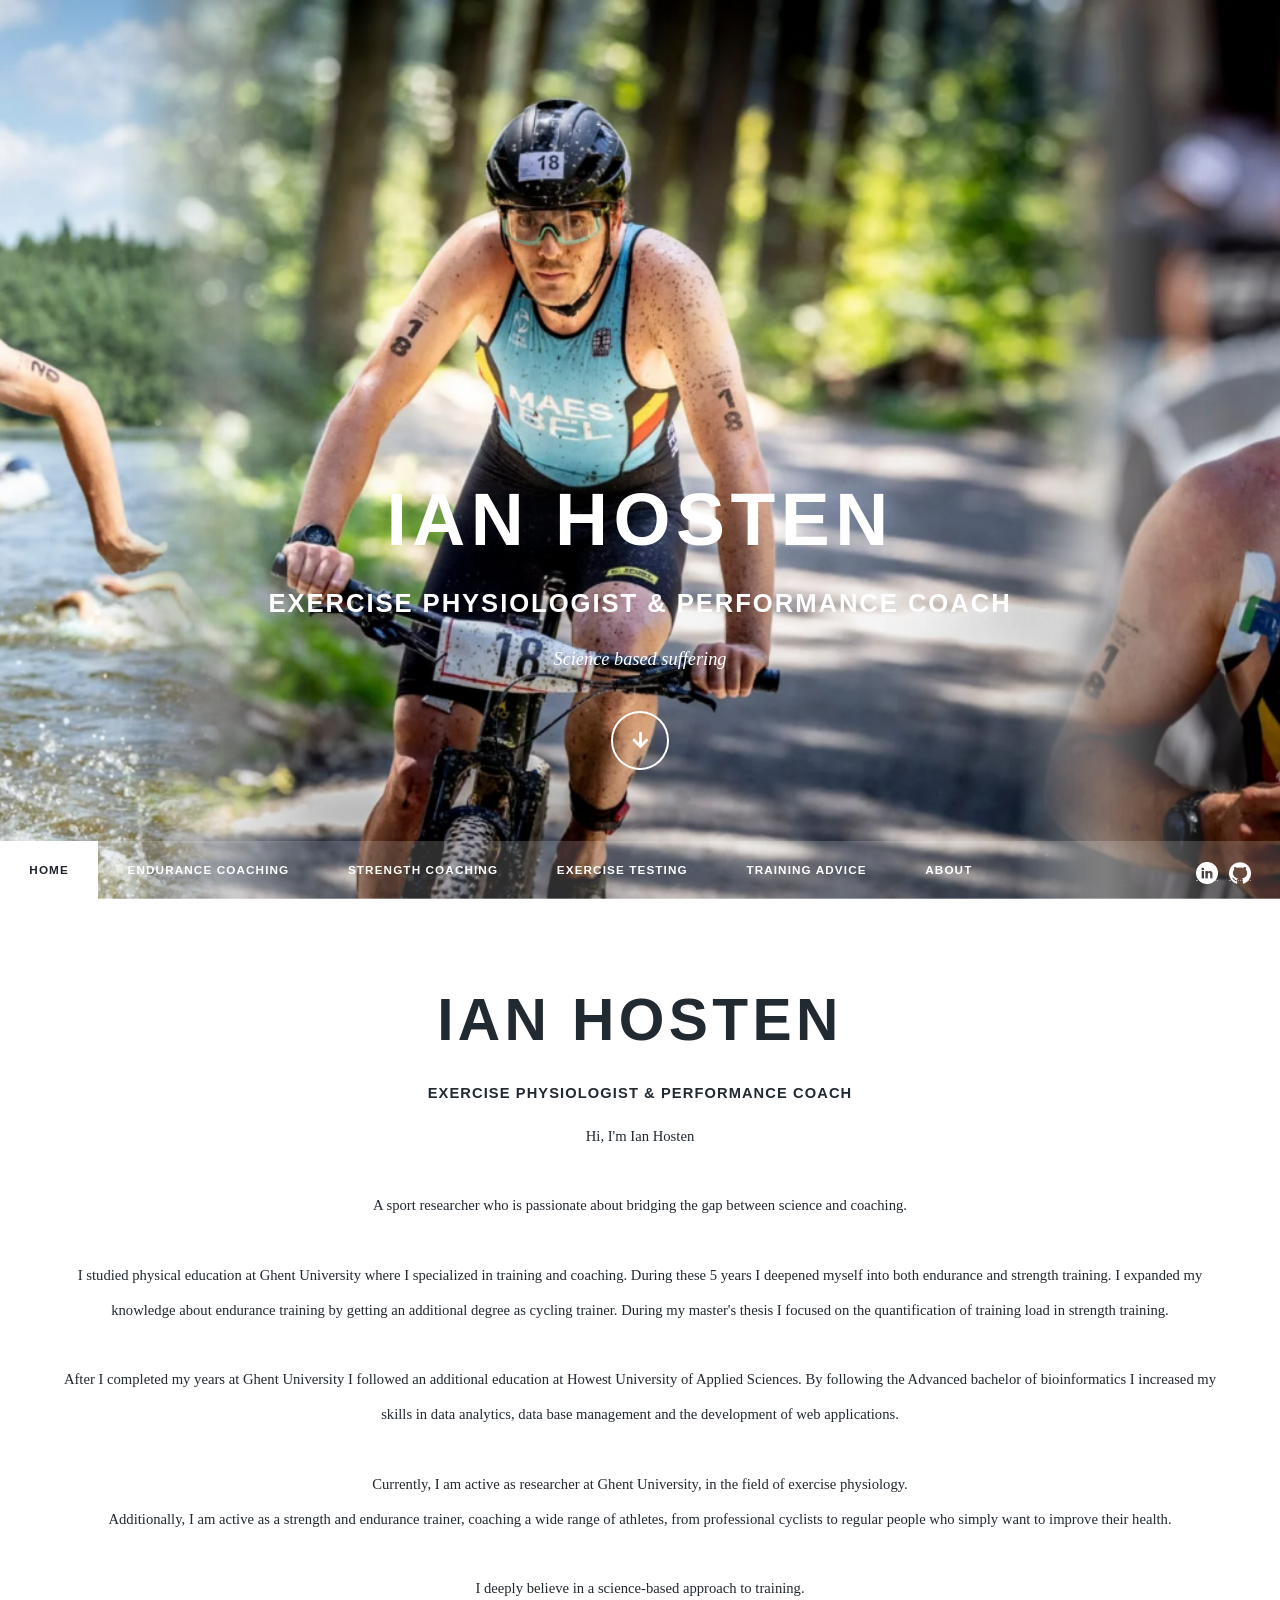
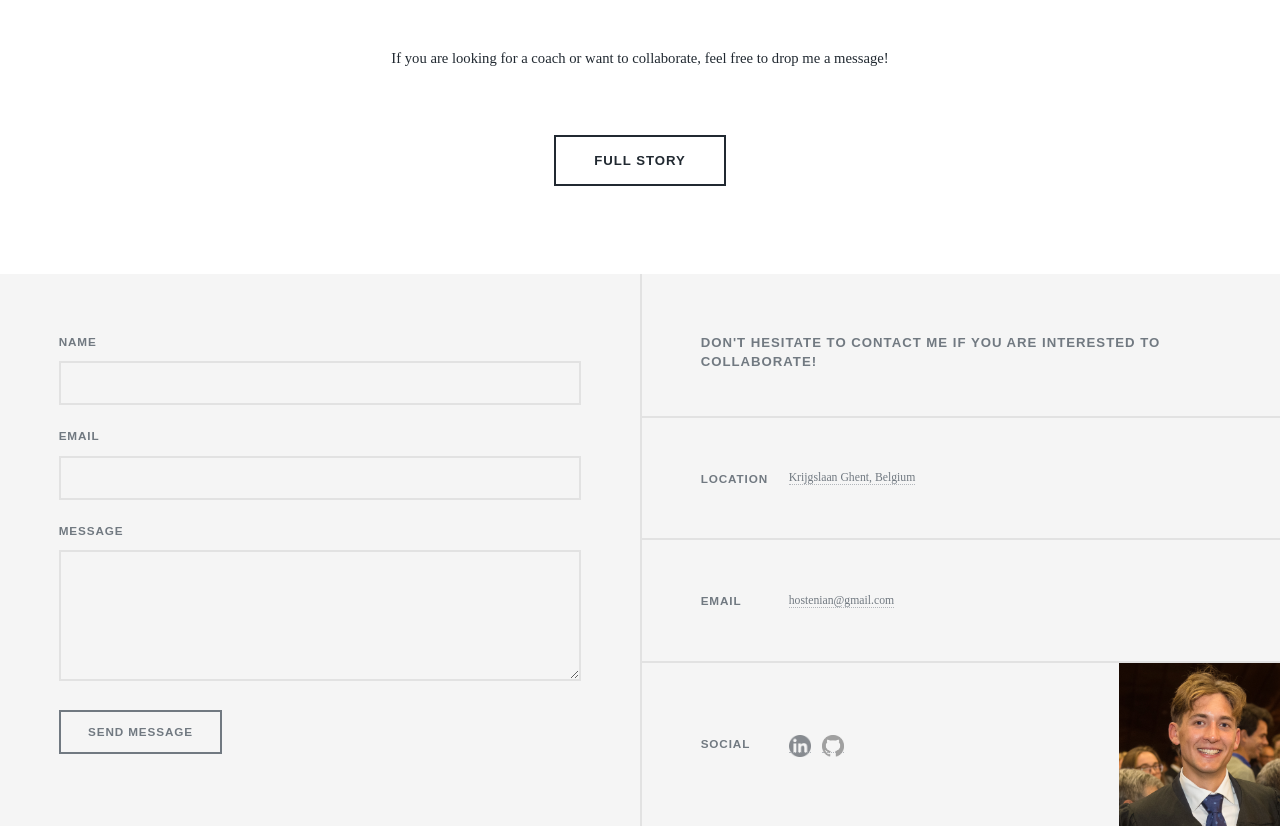
==== index.html @ 2a394b64 "favicon attempt" ====
<!DOCTYPE HTML>
<!--
	Massively by HTML5 UP
	html5up.net | @ajlkn
	Free for personal and commercial use under the CCA 3.0 license (html5up.net/license)
-->
<html lang="en">
	<head>
        <title>Ian Hosten Coaching | Sport Scientist & Coach</title>
        <meta charset="utf-8" />
		<meta name="viewport" content="width=device-width, initial-scale=1, user-scalable=no" />
        <meta name="description" content="Ian Hosten is a sport scientist and coach helping endurance and strength athletes with science-based training and performance support." />
        <meta name="keywords" content="Ian Hosten, coaching, sport scientist, endurance training, strength training, cycling coach" />
        <meta name="author" content="Ian Hosten" />
        <meta name="robots" content="index,follow" />
        <link rel="canonical" href="https://ianhosten.com/" />


        <link rel="icon" type="image/png" href="/images/favicon.png">
        <!-- <link rel="icon" href="/favicon.ico" sizes="any">-->
        <!-- <link rel="icon" type="image/png" href="/images/favicon.png" sizes="32x32">-->
        <!-- <link rel="apple-touch-icon" href="/images/favicon.png">		-->
        <link rel="stylesheet" href="assets/css/main.css" />
		<noscript><link rel="stylesheet" href="assets/css/noscript.css" /></noscript>
        <script type="application/ld+json">
            {
            "@context":"https://schema.org",
            "@type":"Person",
            "name":"Ian Hosten",
            "url":"https://ianhosten.com",
            "jobTitle":"Exercise Physiologist, doctoral student and Performance Coach",
            "sameAs":[
                "https://www.linkedin.com/in/ian-hosten-9a8486149/",
                "https://research.ugent.be/web/person/ian-hosten-1/nl",
                "https://orcid.org/0009-0003-4386-5610"
            ],
            "affiliation":{
            "@type":"Organization",
            "name":"Ghent University"
            },
            "knowsAbout":[
            "Exercise physiology",
            "Endurance training",
            "Strength training",
            "Performance optimization",
            "Altitude training",
            "Heat training",
            "Athlete monitoring",
            "Sports science",
            "Doping",
            ]
            }
        </script>
        
        <style>
            .icon-link img {
                width: 1.5em;   /* or try 20px */
                height: auto;
                vertical-align: middle;
            }
            #about_container {
                display: flex;
                flex-wrap: wrap;
                align-items: flex-start;
                gap: 1.5rem;
            }

            #profile_pic img {
                width: 120px;
                border-radius: 20px;
                object-fit: cover;
            }
        </style>
	</head>
	<body class="is-preload">

		<!-- Wrapper -->
			<div id="wrapper" class="fade-in">

				<!-- Intro -->
					<div id="intro">
						<h1>Ian Hosten</h1>
                        <h2>Exercise Physiologist & Performance Coach</h2>
						<p>Science based suffering</p>
						<ul class="actions">
							<li><a href="#header" class="button icon solid solo fa-arrow-down scrolly">Continue</a></li>
						</ul>
					</div>

				<!-- Header -->
                <header id="header">
                    <a href="index.html" class="logo">Ian Hosten Coaching</a>
                </header>

				<!-- Nav -->
                <!-- Navigation will be loaded here -->
                <div id="navbar-container"></div>


				<!-- Main -->
					<div id="main">

						<!-- Featured Post -->
							<article class="post featured">
								<header class="major">
									<h2><a href="#">Ian Hosten</a></h2>
                                    <h4><a href="#">Exercise Physiologist & Performance Coach</a></h4>
									<div id="about_container">
                                        <div id="about_text">
                                            Hi, I'm Ian Hosten <br><br>

                                            A sport researcher who is passionate about bridging the gap between science and coaching.<br><br>

                                            I studied physical education at Ghent University where I specialized in training and coaching.        
                                            During these 5 years I deepened myself into both endurance and strength training.
                                            I expanded my knowledge about endurance training by getting an additional degree as cycling trainer.
                                            During my master's thesis I focused on the quantification of training load in strength training.<br><br>

                                            After I completed my years at Ghent University I followed an additional education at Howest University of Applied Sciences.
                                            By following the Advanced bachelor of bioinformatics I increased my skills in data analytics, data base management and the development of web applications.<br><br>

                                            Currently, I am active as researcher at Ghent University, in the field of exercise physiology.<br>
                                            Additionally, I am active as a strength and endurance trainer, coaching a wide range of athletes,
                                            from professional cyclists to regular people who simply want to improve their health.<br><br>

                                            I deeply believe in a science-based approach to training.<br><br>

                                            If you are looking for a coach or want to collaborate, 
                                            feel free to drop me a message!         
                                        </div>
                                    </div>
								</header>
								<ul class="actions special">
									<li><a href="about.html" class="button large">Full Story</a></li>
								</ul>
							</article>

					</div>

				<!-- Footer -->
					<!-- footer will be loaded here -->
                    <div id="footer-container"></div>
			</div>

            <!-- Scripts -->
            <script src="assets/js/jquery.min.js"></script>
            <script src="assets/js/jquery.scrollex.min.js"></script>
            <script src="assets/js/jquery.scrolly.min.js"></script>
            <script src="assets/js/browser.min.js"></script>
            <script src="assets/js/breakpoints.min.js"></script>
            <script src="assets/js/util.js"></script>
            <script src="assets/js/main.js"></script>
            <script src="assets/js/load_html.js"></script>
            <script src="assets/js/highlightActiveNav.js"></script>
            <script>
                loadHTML("navbar-container", "components/navbar.html", function () {
                    highlightActiveLink();        // run highlight
                    initializeNavPanel();        // only now safe to run
                });
            </script>
            <script>loadHTML("footer-container", "components/footer.html");</script>
            
            <script src="assets/js/navPanel.js"></script>
            <script>
                $(document).ready(function () {
                    initializeNavPanel();
                });
            </script>
	</body>
</html>
---- assets/css/main.css ----
@import "fontawesome-all.min.css";


html,body {
height:100%;
margin:0;
padding:0
}

body {
background-image:url(../../images/maes1.png);
background-size:cover;
background-position:center;
background-attachment:fixed;
}



@media screen and (max-width: 480px) {
body {
background-attachment:scroll;
}

body, input, select, textarea {
font-family: "Merriweather", Georgia, serif;
font-weight: 300;
font-size: 1rem;
line-height: 2.375;
}

p {
text-align: justify;
margin: 0 0 2rem;
}
}



html {
box-sizing:border-box
}

*,:before,:after {
box-sizing:inherit
}

html {
font-size:16pt
}

@media screen and (max-width: 1680px) {
html {
font-size:12pt
}
}

@media screen and (max-width: 1280px) {
html {
font-size:11pt
}
}

@media screen and (max-width: 360px) {
html {
font-size:10pt
}
}

body {
color:#212931
}

body,input,select,textarea {
font-family:"Merriweather",Georgia,serif;
font-weight:300;
font-size:1rem;
line-height:2.375
}

a {
-moz-transition:color .2s ease-in-out,background-color .2s ease-in-out,border-color .2s ease-in-out,box-shadow .2s ease-in-out;
-webkit-transition:color .2s ease-in-out,background-color .2s ease-in-out,border-color .2s ease-in-out,box-shadow .2s ease-in-out;
-ms-transition:color .2s ease-in-out,background-color .2s ease-in-out,border-color .2s ease-in-out,box-shadow .2s ease-in-out;
transition:color .2s ease-in-out,background-color .2s ease-in-out,border-color .2s ease-in-out,box-shadow .2s ease-in-out;
border-bottom:dotted 1px;
text-decoration:none
}

a:hover {
border-bottom-color:transparent
}

strong,b {
font-weight:600
}

em,i {
font-style:italic
}

p {
text-align:justify;
margin:0 0 2rem
}

h1,h2,h3,h4,h5,h6 {
font-family:"Source Sans Pro",Helvetica,sans-serif;
font-weight:900;
line-height:1.5;
letter-spacing:.075em;
text-transform:uppercase;
margin:0 0 1rem
}

h1 a,h2 a,h3 a,h4 a,h5 a,h6 a {
border-bottom:0;
color:inherit;
text-decoration:none
}

h1 {
font-size:4rem;
line-height:1.1;
margin:0 0 2rem
}

h2 {
font-size:1.75rem;
line-height:1.3;
margin:0 0 1.5rem
}

h3 {
font-size:1.25rem;
margin:0 0 1.5rem
}

h4 {
font-size:1rem
}

h5 {
font-size:.9rem
}

h6 {
font-size:.8rem
}

sub {
font-size:.8rem;
position:relative;
top:.5rem
}

sup {
font-size:.8rem;
position:relative;
top:-.5rem
}

blockquote {
border-left:solid 4px;
font-style:italic;
margin:0 0 2rem;
padding:.5rem 0 .5rem 2rem
}

code {
border:solid 2px;
font-family:"Courier New",monospace;
font-size:.9rem;
margin:0 .25rem;
padding:.25rem .65rem
}

pre {
-webkit-overflow-scrolling:touch;
font-family:"Courier New",monospace;
font-size:.9rem;
margin:0 0 2rem
}

pre code {
display:block;
line-height:1.75;
padding:1rem 1.5rem;
overflow-x:auto
}

hr {
border:0;
border-bottom:solid 2px;
margin:3rem 0
}

hr.major {
margin:5rem 0
}

.align-left {
text-align:left
}

.align-center {
text-align:center
}

.align-right {
text-align:right
}


a {
color:#212931;
border-bottom-color:#21293180
}

a:hover {
border-bottom-color:transparent;
color:#18bfef!important
}

strong,b {
color:#212931
}

h1,h2,h3,h4,h5,h6 {
color:#212931
}

blockquote {
border-left-color:#eee
}

code {
background:#dcdcdc40;
border-color:#eee
}

hr {
border-bottom-color:#eee
}

.row {
display:flex;
flex-wrap:wrap;
box-sizing:border-box;
align-items:stretch
}

.row > * {
box-sizing:border-box
}

.row.gtr-uniform > * > :last-child {
margin-bottom:0
}

.row.aln-left {
justify-content:flex-start
}

.row.aln-center {
justify-content:center
}

.row.aln-right {
justify-content:flex-end
}

.row.aln-top {
align-items:flex-start
}

.row.aln-middle {
align-items:center
}

.row.aln-bottom {
align-items:flex-end
}

.row > .imp {
order:-1
}

.row > .col-1 {
width:8.33333%
}

.row > .off-1 {
margin-left:8.33333%
}

.row > .col-2 {
width:16.66667%
}

.row > .off-2 {
margin-left:16.66667%
}

.row > .col-3 {
width:25%
}

.row > .off-3 {
margin-left:25%
}

.row > .col-4 {
width:33.33333%
}

.row > .off-4 {
margin-left:33.33333%
}

.row > .col-5 {
width:41.66667%
}

.row > .off-5 {
margin-left:41.66667%
}

.row > .col-6 {
width:50%
}

.row > .off-6 {
margin-left:50%
}

.row > .col-7 {
width:58.33333%
}

.row > .off-7 {
margin-left:58.33333%
}

.row > .col-8 {
width:66.66667%
}

.row > .off-8 {
margin-left:66.66667%
}

.row > .col-9 {
width:75%
}

.row > .off-9 {
margin-left:75%
}

.row > .col-10 {
width:83.33333%
}

.row > .off-10 {
margin-left:83.33333%
}

.row > .col-11 {
width:91.66667%
}

.row > .off-11 {
margin-left:91.66667%
}

.row > .col-12 {
width:100%
}

.row > .off-12 {
margin-left:100%
}

.row.gtr-0 {
margin-top:0;
margin-left:0
}

.row.gtr-0 > * {
padding:0
}

.row.gtr-0.gtr-uniform {
margin-top:0
}

.row.gtr-0.gtr-uniform > * {
padding-top:0
}

.row.gtr-25 {
margin-top:0;
margin-left:-.375rem
}

.row.gtr-25 > * {
padding:0 0 0 .375rem
}

.row.gtr-25.gtr-uniform {
margin-top:-.375rem
}

.row.gtr-25.gtr-uniform > * {
padding-top:.375rem
}

.row.gtr-50 {
margin-top:0;
margin-left:-.75rem
}

.row.gtr-50 > * {
padding:0 0 0 .75rem
}

.row.gtr-50.gtr-uniform {
margin-top:-.75rem
}

.row.gtr-50.gtr-uniform > * {
padding-top:.75rem
}

.row {
margin-top:0;
margin-left:-1.5rem
}

.row > * {
padding:0 0 0 1.5rem
}

.row.gtr-uniform {
margin-top:-1.5rem
}

.row.gtr-uniform > * {
padding-top:1.5rem
}

.row.gtr-150 {
margin-top:0;
margin-left:-2.25rem
}

.row.gtr-150 > * {
padding:0 0 0 2.25rem
}

.row.gtr-150.gtr-uniform {
margin-top:-2.25rem
}

.row.gtr-150.gtr-uniform > * {
padding-top:2.25rem
}

.row.gtr-200 {
margin-top:0;
margin-left:-3rem
}

.row.gtr-200 > * {
padding:0 0 0 3rem
}

.row.gtr-200.gtr-uniform {
margin-top:-3rem
}

.row.gtr-200.gtr-uniform > * {
padding-top:3rem
}

@media screen and (max-width: 1680px) {
.row {
display:flex;
flex-wrap:wrap;
box-sizing:border-box;
align-items:stretch
}

.row > * {
box-sizing:border-box
}

.row.gtr-uniform > * > :last-child {
margin-bottom:0
}

.row.aln-left {
justify-content:flex-start
}

.row.aln-center {
justify-content:center
}

.row.aln-right {
justify-content:flex-end
}

.row.aln-top {
align-items:flex-start
}

.row.aln-middle {
align-items:center
}

.row.aln-bottom {
align-items:flex-end
}

.row > .imp-xlarge {
order:-1
}

.row > .col-1-xlarge {
width:8.33333%
}

.row > .off-1-xlarge {
margin-left:8.33333%
}

.row > .col-2-xlarge {
width:16.66667%
}

.row > .off-2-xlarge {
margin-left:16.66667%
}

.row > .col-3-xlarge {
width:25%
}

.row > .off-3-xlarge {
margin-left:25%
}

.row > .col-4-xlarge {
width:33.33333%
}

.row > .off-4-xlarge {
margin-left:33.33333%
}

.row > .col-5-xlarge {
width:41.66667%
}

.row > .off-5-xlarge {
margin-left:41.66667%
}

.row > .col-6-xlarge {
width:50%
}

.row > .off-6-xlarge {
margin-left:50%
}

.row > .col-7-xlarge {
width:58.33333%
}

.row > .off-7-xlarge {
margin-left:58.33333%
}

.row > .col-8-xlarge {
width:66.66667%
}

.row > .off-8-xlarge {
margin-left:66.66667%
}

.row > .col-9-xlarge {
width:75%
}

.row > .off-9-xlarge {
margin-left:75%
}

.row > .col-10-xlarge {
width:83.33333%
}

.row > .off-10-xlarge {
margin-left:83.33333%
}

.row > .col-11-xlarge {
width:91.66667%
}

.row > .off-11-xlarge {
margin-left:91.66667%
}

.row > .col-12-xlarge {
width:100%
}

.row > .off-12-xlarge {
margin-left:100%
}

.row.gtr-0 {
margin-top:0;
margin-left:0
}

.row.gtr-0 > * {
padding:0
}

.row.gtr-0.gtr-uniform {
margin-top:0
}

.row.gtr-0.gtr-uniform > * {
padding-top:0
}

.row.gtr-25 {
margin-top:0;
margin-left:-.375rem
}

.row.gtr-25 > * {
padding:0 0 0 .375rem
}

.row.gtr-25.gtr-uniform {
margin-top:-.375rem
}

.row.gtr-25.gtr-uniform > * {
padding-top:.375rem
}

.row.gtr-50 {
margin-top:0;
margin-left:-.75rem
}

.row.gtr-50 > * {
padding:0 0 0 .75rem
}

.row.gtr-50.gtr-uniform {
margin-top:-.75rem
}

.row.gtr-50.gtr-uniform > * {
padding-top:.75rem
}

.row {
margin-top:0;
margin-left:-1.5rem
}

.row > * {
padding:0 0 0 1.5rem
}

.row.gtr-uniform {
margin-top:-1.5rem
}

.row.gtr-uniform > * {
padding-top:1.5rem
}

.row.gtr-150 {
margin-top:0;
margin-left:-2.25rem
}

.row.gtr-150 > * {
padding:0 0 0 2.25rem
}

.row.gtr-150.gtr-uniform {
margin-top:-2.25rem
}

.row.gtr-150.gtr-uniform > * {
padding-top:2.25rem
}

.row.gtr-200 {
margin-top:0;
margin-left:-3rem
}

.row.gtr-200 > * {
padding:0 0 0 3rem
}

.row.gtr-200.gtr-uniform {
margin-top:-3rem
}

.row.gtr-200.gtr-uniform > * {
padding-top:3rem
}
}

@media screen and (max-width: 1280px) {
.row {
display:flex;
flex-wrap:wrap;
box-sizing:border-box;
align-items:stretch
}

.row > * {
box-sizing:border-box
}

.row.gtr-uniform > * > :last-child {
margin-bottom:0
}

.row.aln-left {
justify-content:flex-start
}

.row.aln-center {
justify-content:center
}

.row.aln-right {
justify-content:flex-end
}

.row.aln-top {
align-items:flex-start
}

.row.aln-middle {
align-items:center
}

.row.aln-bottom {
align-items:flex-end
}

.row > .imp-large {
order:-1
}

.row > .col-1-large {
width:8.33333%
}

.row > .off-1-large {
margin-left:8.33333%
}

.row > .col-2-large {
width:16.66667%
}

.row > .off-2-large {
margin-left:16.66667%
}

.row > .col-3-large {
width:25%
}

.row > .off-3-large {
margin-left:25%
}

.row > .col-4-large {
width:33.33333%
}

.row > .off-4-large {
margin-left:33.33333%
}

.row > .col-5-large {
width:41.66667%
}

.row > .off-5-large {
margin-left:41.66667%
}

.row > .col-6-large {
width:50%
}

.row > .off-6-large {
margin-left:50%
}

.row > .col-7-large {
width:58.33333%
}

.row > .off-7-large {
margin-left:58.33333%
}

.row > .col-8-large {
width:66.66667%
}

.row > .off-8-large {
margin-left:66.66667%
}

.row > .col-9-large {
width:75%
}

.row > .off-9-large {
margin-left:75%
}

.row > .col-10-large {
width:83.33333%
}

.row > .off-10-large {
margin-left:83.33333%
}

.row > .col-11-large {
width:91.66667%
}

.row > .off-11-large {
margin-left:91.66667%
}

.row > .col-12-large {
width:100%
}

.row > .off-12-large {
margin-left:100%
}

.row.gtr-0 {
margin-top:0;
margin-left:0
}

.row.gtr-0 > * {
padding:0
}

.row.gtr-0.gtr-uniform {
margin-top:0
}

.row.gtr-0.gtr-uniform > * {
padding-top:0
}

.row.gtr-25 {
margin-top:0;
margin-left:-.375rem
}

.row.gtr-25 > * {
padding:0 0 0 .375rem
}

.row.gtr-25.gtr-uniform {
margin-top:-.375rem
}

.row.gtr-25.gtr-uniform > * {
padding-top:.375rem
}

.row.gtr-50 {
margin-top:0;
margin-left:-.75rem
}

.row.gtr-50 > * {
padding:0 0 0 .75rem
}

.row.gtr-50.gtr-uniform {
margin-top:-.75rem
}

.row.gtr-50.gtr-uniform > * {
padding-top:.75rem
}

.row {
margin-top:0;
margin-left:-1.5rem
}

.row > * {
padding:0 0 0 1.5rem
}

.row.gtr-uniform {
margin-top:-1.5rem
}

.row.gtr-uniform > * {
padding-top:1.5rem
}

.row.gtr-150 {
margin-top:0;
margin-left:-2.25rem
}

.row.gtr-150 > * {
padding:0 0 0 2.25rem
}

.row.gtr-150.gtr-uniform {
margin-top:-2.25rem
}

.row.gtr-150.gtr-uniform > * {
padding-top:2.25rem
}

.row.gtr-200 {
margin-top:0;
margin-left:-3rem
}

.row.gtr-200 > * {
padding:0 0 0 3rem
}

.row.gtr-200.gtr-uniform {
margin-top:-3rem
}

.row.gtr-200.gtr-uniform > * {
padding-top:3rem
}
}

@media screen and (max-width: 980px) {
.row {
display:flex;
flex-wrap:wrap;
box-sizing:border-box;
align-items:stretch
}

.row > * {
box-sizing:border-box
}

.row.gtr-uniform > * > :last-child {
margin-bottom:0
}

.row.aln-left {
justify-content:flex-start
}

.row.aln-center {
justify-content:center
}

.row.aln-right {
justify-content:flex-end
}

.row.aln-top {
align-items:flex-start
}

.row.aln-middle {
align-items:center
}

.row.aln-bottom {
align-items:flex-end
}

.row > .imp-medium {
order:-1
}

.row > .col-1-medium {
width:8.33333%
}

.row > .off-1-medium {
margin-left:8.33333%
}

.row > .col-2-medium {
width:16.66667%
}

.row > .off-2-medium {
margin-left:16.66667%
}

.row > .col-3-medium {
width:25%
}

.row > .off-3-medium {
margin-left:25%
}

.row > .col-4-medium {
width:33.33333%
}

.row > .off-4-medium {
margin-left:33.33333%
}

.row > .col-5-medium {
width:41.66667%
}

.row > .off-5-medium {
margin-left:41.66667%
}

.row > .col-6-medium {
width:50%
}

.row > .off-6-medium {
margin-left:50%
}

.row > .col-7-medium {
width:58.33333%
}

.row > .off-7-medium {
margin-left:58.33333%
}

.row > .col-8-medium {
width:66.66667%
}

.row > .off-8-medium {
margin-left:66.66667%
}

.row > .col-9-medium {
width:75%
}

.row > .off-9-medium {
margin-left:75%
}

.row > .col-10-medium {
width:83.33333%
}

.row > .off-10-medium {
margin-left:83.33333%
}

.row > .col-11-medium {
width:91.66667%
}

.row > .off-11-medium {
margin-left:91.66667%
}

.row > .col-12-medium {
width:100%
}

.row > .off-12-medium {
margin-left:100%
}

.row.gtr-0 {
margin-top:0;
margin-left:0
}

.row.gtr-0 > * {
padding:0
}

.row.gtr-0.gtr-uniform {
margin-top:0
}

.row.gtr-0.gtr-uniform > * {
padding-top:0
}

.row.gtr-25 {
margin-top:0;
margin-left:-.375rem
}

.row.gtr-25 > * {
padding:0 0 0 .375rem
}

.row.gtr-25.gtr-uniform {
margin-top:-.375rem
}

.row.gtr-25.gtr-uniform > * {
padding-top:.375rem
}

.row.gtr-50 {
margin-top:0;
margin-left:-.75rem
}

.row.gtr-50 > * {
padding:0 0 0 .75rem
}

.row.gtr-50.gtr-uniform {
margin-top:-.75rem
}

.row.gtr-50.gtr-uniform > * {
padding-top:.75rem
}

.row {
margin-top:0;
margin-left:-1.5rem
}

.row > * {
padding:0 0 0 1.5rem
}

.row.gtr-uniform {
margin-top:-1.5rem
}

.row.gtr-uniform > * {
padding-top:1.5rem
}

.row.gtr-150 {
margin-top:0;
margin-left:-2.25rem
}

.row.gtr-150 > * {
padding:0 0 0 2.25rem
}

.row.gtr-150.gtr-uniform {
margin-top:-2.25rem
}

.row.gtr-150.gtr-uniform > * {
padding-top:2.25rem
}

.row.gtr-200 {
margin-top:0;
margin-left:-3rem
}

.row.gtr-200 > * {
padding:0 0 0 3rem
}

.row.gtr-200.gtr-uniform {
margin-top:-3rem
}

.row.gtr-200.gtr-uniform > * {
padding-top:3rem
}
}

@media screen and (max-width: 736px) {
.row {
display:flex;
flex-wrap:wrap;
box-sizing:border-box;
align-items:stretch
}

.row > * {
box-sizing:border-box
}

.row.gtr-uniform > * > :last-child {
margin-bottom:0
}

.row.aln-left {
justify-content:flex-start
}

.row.aln-center {
justify-content:center
}

.row.aln-right {
justify-content:flex-end
}

.row.aln-top {
align-items:flex-start
}

.row.aln-middle {
align-items:center
}

.row.aln-bottom {
align-items:flex-end
}

.row > .imp-small {
order:-1
}

.row > .col-1-small {
width:8.33333%
}

.row > .off-1-small {
margin-left:8.33333%
}

.row > .col-2-small {
width:16.66667%
}

.row > .off-2-small {
margin-left:16.66667%
}

.row > .col-3-small {
width:25%
}

.row > .off-3-small {
margin-left:25%
}

.row > .col-4-small {
width:33.33333%
}

.row > .off-4-small {
margin-left:33.33333%
}

.row > .col-5-small {
width:41.66667%
}

.row > .off-5-small {
margin-left:41.66667%
}

.row > .col-6-small {
width:50%
}

.row > .off-6-small {
margin-left:50%
}

.row > .col-7-small {
width:58.33333%
}

.row > .off-7-small {
margin-left:58.33333%
}

.row > .col-8-small {
width:66.66667%
}

.row > .off-8-small {
margin-left:66.66667%
}

.row > .col-9-small {
width:75%
}

.row > .off-9-small {
margin-left:75%
}

.row > .col-10-small {
width:83.33333%
}

.row > .off-10-small {
margin-left:83.33333%
}

.row > .col-11-small {
width:91.66667%
}

.row > .off-11-small {
margin-left:91.66667%
}

.row > .col-12-small {
width:100%
}

.row > .off-12-small {
margin-left:100%
}

.row.gtr-0 {
margin-top:0;
margin-left:0
}

.row.gtr-0 > * {
padding:0
}

.row.gtr-0.gtr-uniform {
margin-top:0
}

.row.gtr-0.gtr-uniform > * {
padding-top:0
}

.row.gtr-25 {
margin-top:0;
margin-left:-.375rem
}

.row.gtr-25 > * {
padding:0 0 0 .375rem
}

.row.gtr-25.gtr-uniform {
margin-top:-.375rem
}

.row.gtr-25.gtr-uniform > * {
padding-top:.375rem
}

.row.gtr-50 {
margin-top:0;
margin-left:-.75rem
}

.row.gtr-50 > * {
padding:0 0 0 .75rem
}

.row.gtr-50.gtr-uniform {
margin-top:-.75rem
}

.row.gtr-50.gtr-uniform > * {
padding-top:.75rem
}

.row {
margin-top:0;
margin-left:-1.5rem
}

.row > * {
padding:0 0 0 1.5rem
}

.row.gtr-uniform {
margin-top:-1.5rem
}

.row.gtr-uniform > * {
padding-top:1.5rem
}

.row.gtr-150 {
margin-top:0;
margin-left:-2.25rem
}

.row.gtr-150 > * {
padding:0 0 0 2.25rem
}

.row.gtr-150.gtr-uniform {
margin-top:-2.25rem
}

.row.gtr-150.gtr-uniform > * {
padding-top:2.25rem
}

.row.gtr-200 {
margin-top:0;
margin-left:-3rem
}

.row.gtr-200 > * {
padding:0 0 0 3rem
}

.row.gtr-200.gtr-uniform {
margin-top:-3rem
}

.row.gtr-200.gtr-uniform > * {
padding-top:3rem
}
}

@media screen and (max-width: 480px) {
.row {
display:flex;
flex-wrap:wrap;
box-sizing:border-box;
align-items:stretch
}

.row > * {
box-sizing:border-box
}

.row.gtr-uniform > * > :last-child {
margin-bottom:0
}

.row.aln-left {
justify-content:flex-start
}

.row.aln-center {
justify-content:center
}

.row.aln-right {
justify-content:flex-end
}

.row.aln-top {
align-items:flex-start
}

.row.aln-middle {
align-items:center
}

.row.aln-bottom {
align-items:flex-end
}

.row > .imp-xsmall {
order:-1
}

.row > .col-1-xsmall {
width:8.33333%
}

.row > .off-1-xsmall {
margin-left:8.33333%
}

.row > .col-2-xsmall {
width:16.66667%
}

.row > .off-2-xsmall {
margin-left:16.66667%
}

.row > .col-3-xsmall {
width:25%
}

.row > .off-3-xsmall {
margin-left:25%
}

.row > .col-4-xsmall {
width:33.33333%
}

.row > .off-4-xsmall {
margin-left:33.33333%
}

.row > .col-5-xsmall {
width:41.66667%
}

.row > .off-5-xsmall {
margin-left:41.66667%
}

.row > .col-6-xsmall {
width:50%
}

.row > .off-6-xsmall {
margin-left:50%
}

.row > .col-7-xsmall {
width:58.33333%
}

.row > .off-7-xsmall {
margin-left:58.33333%
}

.row > .col-8-xsmall {
width:66.66667%
}

.row > .off-8-xsmall {
margin-left:66.66667%
}

.row > .col-9-xsmall {
width:75%
}

.row > .off-9-xsmall {
margin-left:75%
}

.row > .col-10-xsmall {
width:83.33333%
}

.row > .off-10-xsmall {
margin-left:83.33333%
}

.row > .col-11-xsmall {
width:91.66667%
}

.row > .off-11-xsmall {
margin-left:91.66667%
}

.row > .col-12-xsmall {
width:100%
}

.row > .off-12-xsmall {
margin-left:100%
}

.row.gtr-0 {
margin-top:0;
margin-left:0
}

.row.gtr-0 > * {
padding:0
}

.row.gtr-0.gtr-uniform {
margin-top:0
}

.row.gtr-0.gtr-uniform > * {
padding-top:0
}

.row.gtr-25 {
margin-top:0;
margin-left:-.375rem
}

.row.gtr-25 > * {
padding:0 0 0 .375rem
}

.row.gtr-25.gtr-uniform {
margin-top:-.375rem
}

.row.gtr-25.gtr-uniform > * {
padding-top:.375rem
}

.row.gtr-50 {
margin-top:0;
margin-left:-.75rem
}

.row.gtr-50 > * {
padding:0 0 0 .75rem
}

.row.gtr-50.gtr-uniform {
margin-top:-.75rem
}

.row.gtr-50.gtr-uniform > * {
padding-top:.75rem
}

.row {
margin-top:0;
margin-left:-1.5rem
}

.row > * {
padding:0 0 0 1.5rem
}

.row.gtr-uniform {
margin-top:-1.5rem
}

.row.gtr-uniform > * {
padding-top:1.5rem
}

.row.gtr-150 {
margin-top:0;
margin-left:-2.25rem
}

.row.gtr-150 > * {
padding:0 0 0 2.25rem
}

.row.gtr-150.gtr-uniform {
margin-top:-2.25rem
}

.row.gtr-150.gtr-uniform > * {
padding-top:2.25rem
}

.row.gtr-200 {
margin-top:0;
margin-left:-3rem
}

.row.gtr-200 > * {
padding:0 0 0 3rem
}

.row.gtr-200.gtr-uniform {
margin-top:-3rem
}

.row.gtr-200.gtr-uniform > * {
padding-top:3rem
}
}

@media screen and (max-width: 360px) {
.row {
display:flex;
flex-wrap:wrap;
box-sizing:border-box;
align-items:stretch
}

.row > * {
box-sizing:border-box
}

.row.gtr-uniform > * > :last-child {
margin-bottom:0
}

.row.aln-left {
justify-content:flex-start
}

.row.aln-center {
justify-content:center
}

.row.aln-right {
justify-content:flex-end
}

.row.aln-top {
align-items:flex-start
}

.row.aln-middle {
align-items:center
}

.row.aln-bottom {
align-items:flex-end
}

.row > .imp-xxsmall {
order:-1
}

.row > .col-1-xxsmall {
width:8.33333%
}

.row > .off-1-xxsmall {
margin-left:8.33333%
}

.row > .col-2-xxsmall {
width:16.66667%
}

.row > .off-2-xxsmall {
margin-left:16.66667%
}

.row > .col-3-xxsmall {
width:25%
}

.row > .off-3-xxsmall {
margin-left:25%
}

.row > .col-4-xxsmall {
width:33.33333%
}

.row > .off-4-xxsmall {
margin-left:33.33333%
}

.row > .col-5-xxsmall {
width:41.66667%
}

.row > .off-5-xxsmall {
margin-left:41.66667%
}

.row > .col-6-xxsmall {
width:50%
}

.row > .off-6-xxsmall {
margin-left:50%
}

.row > .col-7-xxsmall {
width:58.33333%
}

.row > .off-7-xxsmall {
margin-left:58.33333%
}

.row > .col-8-xxsmall {
width:66.66667%
}

.row > .off-8-xxsmall {
margin-left:66.66667%
}

.row > .col-9-xxsmall {
width:75%
}

.row > .off-9-xxsmall {
margin-left:75%
}

.row > .col-10-xxsmall {
width:83.33333%
}

.row > .off-10-xxsmall {
margin-left:83.33333%
}

.row > .col-11-xxsmall {
width:91.66667%
}

.row > .off-11-xxsmall {
margin-left:91.66667%
}

.row > .col-12-xxsmall {
width:100%
}

.row > .off-12-xxsmall {
margin-left:100%
}

.row.gtr-0 {
margin-top:0;
margin-left:0
}

.row.gtr-0 > * {
padding:0
}

.row.gtr-0.gtr-uniform {
margin-top:0
}

.row.gtr-0.gtr-uniform > * {
padding-top:0
}

.row.gtr-25 {
margin-top:0;
margin-left:-.375rem
}

.row.gtr-25 > * {
padding:0 0 0 .375rem
}

.row.gtr-25.gtr-uniform {
margin-top:-.375rem
}

.row.gtr-25.gtr-uniform > * {
padding-top:.375rem
}

.row.gtr-50 {
margin-top:0;
margin-left:-.75rem
}

.row.gtr-50 > * {
padding:0 0 0 .75rem
}

.row.gtr-50.gtr-uniform {
margin-top:-.75rem
}

.row.gtr-50.gtr-uniform > * {
padding-top:.75rem
}

.row {
margin-top:0;
margin-left:-1.5rem
}

.row > * {
padding:0 0 0 1.5rem
}

.row.gtr-uniform {
margin-top:-1.5rem
}

.row.gtr-uniform > * {
padding-top:1.5rem
}

.row.gtr-150 {
margin-top:0;
margin-left:-2.25rem
}

.row.gtr-150 > * {
padding:0 0 0 2.25rem
}

.row.gtr-150.gtr-uniform {
margin-top:-2.25rem
}

.row.gtr-150.gtr-uniform > * {
padding-top:2.25rem
}

.row.gtr-200 {
margin-top:0;
margin-left:-3rem
}

.row.gtr-200 > * {
padding:0 0 0 3rem
}

.row.gtr-200.gtr-uniform {
margin-top:-3rem
}

.row.gtr-200.gtr-uniform > * {
padding-top:3rem
}
}

.box {
border:solid 2px;
margin-bottom:2rem;
padding:1.5rem
}

.box > :last-child,.box > :last-child > :last-child,.box > :last-child > :last-child > :last-child {
margin-bottom:0
}

.box.alt {
border:0;
border-radius:0;
padding:0
}

.box {
border-color:#eee
}

input[type="submit"],input[type="reset"],input[type="button"],button,.button {
-moz-appearance:none;
-webkit-appearance:none;
-ms-appearance:none;
appearance:none;
-moz-transition:background-color .2s ease-in-out,box-shadow .2s ease-in-out,color .2s ease-in-out;
-webkit-transition:background-color .2s ease-in-out,box-shadow .2s ease-in-out,color .2s ease-in-out;
-ms-transition:background-color .2s ease-in-out,box-shadow .2s ease-in-out,color .2s ease-in-out;
transition:background-color .2s ease-in-out,box-shadow .2s ease-in-out,color .2s ease-in-out;
border:0;
border-radius:0;
cursor:pointer;
display:inline-block;
font-family:"Source Sans Pro",Helvetica,sans-serif;
font-size:.8rem;
font-weight:900;
letter-spacing:.075em;
height:3rem;
line-height:3rem;
padding:0 2rem;
text-align:center;
text-decoration:none;
text-transform:uppercase;
white-space:nowrap
}

input[type="submit"].icon:before,input[type="reset"].icon:before,input[type="button"].icon:before,button.icon:before,.button.icon:before {
margin-right:.5rem
}

input[type="submit"].icon.solo,input[type="reset"].icon.solo,input[type="button"].icon.solo,button.icon.solo,.button.icon.solo {
position:relative;
width:4rem;
height:4rem;
line-height:4rem;
border-radius:4rem;
text-indent:4rem;
overflow:hidden;
padding:0;
white-space:nowrap
}

input[type="submit"].icon.solo:before,input[type="reset"].icon.solo:before,input[type="button"].icon.solo:before,button.icon.solo:before,.button.icon.solo:before {
position:absolute;
display:block;
top:0;
left:0;
width:inherit;
height:inherit;
line-height:inherit;
font-size:1.25rem;
margin-right:0;
text-align:center;
text-indent:0
}

input[type="submit"].fit,input[type="reset"].fit,input[type="button"].fit,button.fit,.button.fit {
width:100%
}

input[type="submit"].small,input[type="reset"].small,input[type="button"].small,button.small,.button.small {
font-size:.7rem;
height:2.5rem;
line-height:2.5rem;
padding:0 1.5rem
}

input[type="submit"].large,input[type="reset"].large,input[type="button"].large,button.large,.button.large {
font-size:.9rem;
height:3.5rem;
line-height:3.5rem;
padding:0 2.75rem
}

@media screen and (max-width: 980px) {
input[type="submit"],input[type="reset"],input[type="button"],button,.button {
font-size:.9rem;
height:3.25rem;
line-height:3.25rem
}

input[type="submit"].large,input[type="reset"].large,input[type="button"].large,button.large,.button.large {
font-size:1rem;
height:3.75rem;
line-height:3.75rem
}
}

input[type="submit"].disabled,input[type="submit"]:disabled,input[type="reset"].disabled,input[type="reset"]:disabled,input[type="button"].disabled,input[type="button"]:disabled,button.disabled,button:disabled,.button.disabled,.button:disabled {
pointer-events:none;
opacity:.25
}

input[type="submit"],input[type="reset"],input[type="button"],button,.button {
background-color:transparent;
box-shadow:inset 0 0 0 2px #212931;
color:#212931!important
}

input[type="submit"]:hover,input[type="reset"]:hover,input[type="button"]:hover,button:hover,.button:hover {
box-shadow:inset 0 0 0 2px #18bfef;
color:#18bfef!important
}

input[type="submit"].primary,input[type="reset"].primary,input[type="button"].primary,button.primary,.button.primary {
background-color:#212931;
box-shadow:none;
color:#fff!important
}

input[type="submit"].primary:hover,input[type="reset"].primary:hover,input[type="button"].primary:hover,button.primary:hover,.button.primary:hover {
background-color:#18bfef
}

form {
margin:0 0 2rem
}

form > :last-child {
margin-bottom:0
}

form > .fields {
display:-moz-flex;
display:-webkit-flex;
display:-ms-flex;
display:flex;
-moz-flex-wrap:wrap;
-webkit-flex-wrap:wrap;
-ms-flex-wrap:wrap;
flex-wrap:wrap;
width:calc(100% + 3rem);
margin:-1.5rem 0 2rem -1.5rem
}

form > .fields > .field {
-moz-flex-grow:0;
-webkit-flex-grow:0;
-ms-flex-grow:0;
flex-grow:0;
-moz-flex-shrink:0;
-webkit-flex-shrink:0;
-ms-flex-shrink:0;
flex-shrink:0;
padding:1.5rem 0 0 1.5rem;
width:calc(100% - 1.5rem)
}

form > .fields > .field.half {
width:calc(50% - 0.75rem)
}

form > .fields > .field.third {
width:calc(100%/3 - 0.5rem)
}

form > .fields > .field.quarter {
width:calc(25% - 0.375rem)
}

@media screen and (max-width: 480px) {
form > .fields {
width:calc(100% + 3rem);
margin:-1.5rem 0 2rem -1.5rem
}

form > .fields > .field {
padding:1.5rem 0 0 1.5rem;
width:calc(100% - 1.5rem)
}

form > .fields > .field.half {
width:calc(100% - 1.5rem)
}

form > .fields > .field.third {
width:calc(100% - 1.5rem)
}

form > .fields > .field.quarter {
width:calc(100% - 1.5rem)
}
}

label {
display:block;
font-family:"Source Sans Pro",Helvetica,sans-serif;
font-weight:900;
line-height:1.5;
letter-spacing:.075em;
font-size:.8rem;
text-transform:uppercase;
margin:0 0 .75rem
}

@media screen and (max-width: 980px) {
label {
font-size:.9rem
}
}

input[type="text"],input[type="password"],input[type="email"],select,textarea {
-moz-appearance:none;
-webkit-appearance:none;
-ms-appearance:none;
appearance:none;
background:transparent;
border-radius:0;
border:solid 2px;
color:inherit;
display:block;
outline:0;
padding:0 1rem;
text-decoration:none;
width:100%
}

input[type="text"]:invalid,input[type="password"]:invalid,input[type="email"]:invalid,select:invalid,textarea:invalid {
box-shadow:none
}

select {
background-size:1.25rem;
background-repeat:no-repeat;
background-position:calc(100% - 1rem) center;
height:3rem;
padding-right:3rem;
text-overflow:ellipsis
}

select:focus::-ms-value {
background-color:transparent
}

select::-ms-expand {
display:none
}

input[type="text"],input[type="password"],input[type="email"],select {
height:3rem
}

textarea {
padding:.75rem 1rem
}

input[type="checkbox"],input[type="radio"] {
-moz-appearance:none;
-webkit-appearance:none;
-ms-appearance:none;
appearance:none;
display:block;
float:left;
margin-right:-2rem;
opacity:0;
width:1rem;
z-index:-1
}

input[type="checkbox"] + label,input[type="radio"] + label {
text-decoration:none;
cursor:pointer;
display:inline-block;
font-size:1rem;
letter-spacing:0;
font-family:"Merriweather",Georgia,serif;
text-transform:none;
font-weight:300;
padding-left:2.8rem;
padding-right:1rem;
position:relative
}

input[type="checkbox"] + label:before,input[type="radio"] + label:before {
-moz-osx-font-smoothing:grayscale;
-webkit-font-smoothing:antialiased;
display:inline-block;
font-style:normal;
font-variant:normal;
text-rendering:auto;
line-height:1;
text-transform:none!important;
font-family:'Font Awesome 5 Free';
font-weight:900;
border-radius:0;
border:solid 2px;
content:'';
display:inline-block;
font-size:.8rem;
height:1.8rem;
left:0;
line-height:1.65rem;
position:absolute;
text-align:center;
top:-.125rem;
width:1.8rem
}

input[type="checkbox"]:checked + label:before,input[type="radio"]:checked + label:before {
content:'\f00c'
}

input[type="checkbox"] + label:before {
border-radius:0
}

input[type="radio"] + label:before {
border-radius:100%
}

::-webkit-input-placeholder {
opacity:1
}

:-moz-placeholder {
opacity:1
}

::-moz-placeholder {
opacity:1
}

:-ms-input-placeholder {
opacity:1
}

label {
color:#212931
}

input[type="text"],input[type="password"],input[type="email"],select,textarea {
border-color:#eee
}

input[type="text"]:focus,input[type="password"]:focus,input[type="email"]:focus,select:focus,textarea:focus {
border-color:#18bfef
}

select {
background-image:url("data:image/svg+xml;charset=utf8,%3Csvg xmlns='http://www.w3.org/2000/svg' width='40' height='40' preserveAspectRatio='none' viewBox='0 0 40 40'%3E%3Cpath d='M9.4,12.3l10.4,10.4l10.4-10.4c0.2-0.2,0.5-0.4,0.9-0.4c0.3,0,0.6,0.1,0.9,0.4l3.3,3.3c0.2,0.2,0.4,0.5,0.4,0.9 c0,0.4-0.1,0.6-0.4,0.9L20.7,31.9c-0.2,0.2-0.5,0.4-0.9,0.4c-0.3,0-0.6-0.1-0.9-0.4L4.3,17.3c-0.2-0.2-0.4-0.5-0.4-0.9 c0-0.4,0.1-0.6,0.4-0.9l3.3-3.3c0.2-0.2,0.5-0.4,0.9-0.4S9.1,12.1,9.4,12.3z' fill='%23eeeeee' /%3E%3C/svg%3E")
}

select option {
background-color:#fff;
color:#212931
}

.select-wrapper:before {
color:#eee
}

input[type="checkbox"] + label,input[type="radio"] + label {
color:#212931
}

input[type="checkbox"] + label:before,input[type="radio"] + label:before {
border-color:#eee
}

input[type="checkbox"]:checked + label:before,input[type="radio"]:checked + label:before {
background-color:#212931;
border-color:#212931;
color:#fff
}

input[type="checkbox"]:focus + label:before,input[type="radio"]:focus + label:before {
border-color:#18bfef
}

::-webkit-input-placeholder {
color:#909498!important
}

:-moz-placeholder {
color:#909498!important
}

::-moz-placeholder {
color:#909498!important
}

:-ms-input-placeholder {
color:#909498!important
}

.formerize-placeholder {
color:#909498!important
}

.icon {
text-decoration:none;
border-bottom:none;
position:relative
}

.icon:before {
-moz-osx-font-smoothing:grayscale;
-webkit-font-smoothing:antialiased;
display:inline-block;
font-style:normal;
font-variant:normal;
text-rendering:auto;
line-height:1;
text-transform:none!important;
font-family:'Font Awesome 5 Free';
font-weight:400
}

.icon > .label {
display:none
}

.icon:before {
line-height:inherit
}

.icon.solid:before {
font-weight:900
}

.icon.brands:before {
font-family:'Font Awesome 5 Brands'
}

.image {
border:0;
display:inline-block;
position:relative
}

.image img {
display:block
}

.image.left,.image.right {
max-width:40%
}

.image.left img,.image.right img {
width:100%
}

.image.left {
float:left;
margin:0 2rem 2rem 0;
top:.75rem
}

.image.right {
float:right;
margin:0 0 2rem 2rem;
top:.75rem
}

.image.fit {
display:block;
margin:2.5rem 0;
width:100%
}

.image.fit:first-child {
margin-top:0
}

.image.fit img {
width:100%
}

.image.main {
display:block;
margin:4rem 0;
width:100%
}

.image.main:first-child {
margin-top:0
}

.image.main img {
width:100%
}

@media screen and (max-width: 736px) {
.image.fit {
margin:2rem 0
}

.image.main {
margin:2rem 0
}
}

a.image {
overflow:hidden
}

a.image img {
-moz-transition:-moz-transform .2s ease-out;
-webkit-transition:-webkit-transform .2s ease-out;
-ms-transition:-ms-transform .2s ease-out;
transition:transform .2s ease-out
}

a.image:hover img {
-moz-transform:scale(1.05);
-webkit-transform:scale(1.05);
-ms-transform:scale(1.05);
transform:scale(1.05)
}

ul.actions {
display:-moz-flex;
display:-webkit-flex;
display:-ms-flex;
display:flex;
cursor:default;
list-style:none;
margin-left:-1rem;
padding-left:0
}

ul.actions li {
padding:0 0 0 1rem;
vertical-align:middle
}

ul.actions.special {
-moz-justify-content:center;
-webkit-justify-content:center;
-ms-justify-content:center;
justify-content:center;
width:100%;
margin-left:0
}

ul.actions.special li:first-child {
padding-left:0
}

ul.actions.stacked {
-moz-flex-direction:column;
-webkit-flex-direction:column;
-ms-flex-direction:column;
flex-direction:column;
margin-left:0
}

ul.actions.stacked li {
padding:1.3rem 0 0
}

ul.actions.stacked li:first-child {
padding-top:0
}

ul.actions.fit {
width:calc(100% + 1rem)
}

ul.actions.fit li {
-moz-flex-grow:1;
-webkit-flex-grow:1;
-ms-flex-grow:1;
flex-grow:1;
-moz-flex-shrink:1;
-webkit-flex-shrink:1;
-ms-flex-shrink:1;
flex-shrink:1;
width:100%
}

ul.actions.fit li > * {
width:100%
}

ul.actions.fit.stacked {
width:100%
}

@media screen and (max-width: 480px) {
ul.actions:not(.fixed) {
-moz-flex-direction:column;
-webkit-flex-direction:column;
-ms-flex-direction:column;
flex-direction:column;
margin-left:0;
width:100%!important
}

ul.actions:not(.fixed) li {
-moz-flex-grow:1;
-webkit-flex-grow:1;
-ms-flex-grow:1;
flex-grow:1;
-moz-flex-shrink:1;
-webkit-flex-shrink:1;
-ms-flex-shrink:1;
flex-shrink:1;
padding:1rem 0 0;
text-align:center;
width:100%
}

ul.actions:not(.fixed) li > * {
width:100%
}

ul.actions:not(.fixed) li:first-child {
padding-top:0
}

ul.actions:not(.fixed) li input[type="submit"],ul.actions:not(.fixed) li input[type="reset"],ul.actions:not(.fixed) li input[type="button"],ul.actions:not(.fixed) li button,ul.actions:not(.fixed) li .button {
width:100%
}

ul.actions:not(.fixed) li input[type="submit"].icon:before,ul.actions:not(.fixed) li input[type="reset"].icon:before,ul.actions:not(.fixed) li input[type="button"].icon:before,ul.actions:not(.fixed) li button.icon:before,ul.actions:not(.fixed) li .button.icon:before {
margin-left:-.5rem
}
}

ul.icons {
cursor:default;
list-style:none;
padding-left:0
}

ul.icons li {
display:inline-block;
padding:0 .5rem 0 0;
vertical-align:middle
}

ul.icons li:last-child {
padding-right:0
}

ul.icons li .icon:before {
width:2.25rem;
height:2.25rem;
line-height:2.25rem;
display:inline-block;
text-align:center;
border-radius:100%;
font-size:1.25rem
}

ul.icons.alt li .icon:before {
-moz-transition:color .2s ease-in-out,background-color .2s ease-in-out,border-color .2s ease-in-out,box-shadow .2s ease-in-out;
-webkit-transition:color .2s ease-in-out,background-color .2s ease-in-out,border-color .2s ease-in-out,box-shadow .2s ease-in-out;
-ms-transition:color .2s ease-in-out,background-color .2s ease-in-out,border-color .2s ease-in-out,box-shadow .2s ease-in-out;
transition:color .2s ease-in-out,background-color .2s ease-in-out,border-color .2s ease-in-out,box-shadow .2s ease-in-out;
font-size:1rem
}

.icon-link img {
width:1.5em;
height:auto;
vertical-align:middle
}

ol {
list-style:decimal;
margin:0 0 2rem;
padding-left:1.25rem
}

ol li {
padding-left:.25rem
}

ul {
list-style:disc;
margin:0 0 2rem;
padding-left:1rem
}

ul li {
padding-left:.5rem
}

ul.divided {
list-style:none;
padding-left:0
}

ul.divided li {
border-top:solid 1px;
padding:.5rem 0
}

ul.divided li:first-child {
border-top:0;
padding-top:0
}

dl {
margin:0 0 2rem
}

dl dt {
display:block;
font-weight:600;
margin:0 0 1rem
}

dl dd {
margin-left:2rem
}

ul.divided li {
border-top-color:#eee
}

ul.icons li a.icon:hover:before {
color:#18bfef
}

ul.icons.alt li .icon:before {
box-shadow:inset 0 0 0 2px #eee
}

ul.icons.alt li a.icon:hover:before {
box-shadow:inset 0 0 0 2px #18bfef
}

section.special,article.special {
text-align:center
}

header {
cursor:default
}

header > .date {
display:block;
font-size:.8rem;
height:1px;
margin:0 0 1rem;
position:relative
}

header > p {
font-style:italic
}

header > h1 + p {
font-size:1.1rem;
margin-top:-.5rem;
line-height:2
}

header > h2 + p {
font-size:1rem;
margin-top:-.75rem
}

header > h3 + p {
font-size:.9rem;
margin-top:-.75rem
}

header > h4 + p {
font-size:.8rem;
margin-top:-.75rem
}

header.major {
margin:0 0 4rem;
text-align:center
}

header.major > :last-child {
margin-bottom:0
}

header.major > p {
margin-top:0;
text-align:center
}

header.major > .date {
font-size:1rem;
margin:0 0 4rem
}

header.major > .date:before,header.major > .date:after {
content:'';
display:block;
position:absolute;
top:50%;
width:calc(50% - 6rem);
border-top:solid 2px
}

header.major > .date:before {
left:0
}

header.major > .date:after {
right:0
}

@media screen and (max-width: 980px) {
header br {
display:none
}
}

@media screen and (max-width: 736px) {
header.major {
margin:0 0 2rem
}
}

header.major .date:before,header.major .date:after {
border-top-color:#eee
}

.table-wrapper {
-webkit-overflow-scrolling:touch;
overflow-x:auto
}

table {
margin:0 0 2rem;
width:100%
}

table tbody tr {
border:solid 1px;
border-left:0;
border-right:0
}

table td {
padding:.75rem
}

table th {
font-family:"Source Sans Pro",Helvetica,sans-serif;
font-size:.8rem;
font-weight:900;
letter-spacing:.075em;
line-height:1.5;
padding:0 .75rem .75rem;
text-align:left;
text-transform:uppercase
}

@media screen and (max-width: 980px) {
table th {
font-size:.9rem
}
}

table thead {
border-bottom:solid 2px
}

table tfoot {
border-top:solid 2px
}

table.alt {
border-collapse:separate
}

table.alt tbody tr td {
border:solid 1px;
border-left-width:0;
border-top-width:0
}

table.alt tbody tr td:first-child {
border-left-width:1px
}

table.alt tbody tr:first-child td {
border-top-width:1px
}

table.alt thead {
border-bottom:0
}

table.alt tfoot {
border-top:0
}

table tbody tr {
border-color:#eee
}

table tbody tr:nth-child(2n + 1) {
background-color:#dcdcdc40
}

table th {
color:#212931
}

table thead {
border-bottom-color:#eee
}

table tfoot {
border-top-color:#eee
}

table.alt tbody tr td {
border-color:#eee
}

#wrapper {
-moz-transition:opacity .5s ease;
-webkit-transition:opacity .5s ease;
-ms-transition:opacity .5s ease;
transition:opacity .5s ease;
position:relative;
z-index:1;
overflow:hidden
}



#wrapper > .bg.fixed {
position:fixed;
width:100vw;
height:100vh
}

#wrapper.fade-in:before {
pointer-events:none;
-moz-transition:opacity 1s ease-in-out;
-webkit-transition:opacity 1s ease-in-out;
-ms-transition:opacity 1s ease-in-out;
transition:opacity 1s ease-in-out;
-moz-transition-delay:.75s;
-webkit-transition-delay:.75s;
-ms-transition-delay:.75s;
transition-delay:.75s;
background:#1e252d;
content:'';
display:block;
height:100%;
left:0;
opacity:0;
position:fixed;
top:0;
width:100%
}

body.is-preload #wrapper.fade-in:before {
opacity:1
}

@media screen and (orientation: portrait) {
#wrapper > .bg {
background-size:auto,auto,auto 175%
}
}

#intro {
color:#fff;
padding:8rem 4rem 6rem;
-moz-align-items:center;
-webkit-align-items:center;
-ms-align-items:center;
align-items:center;
display:-moz-flex;
display:-webkit-flex;
display:-ms-flex;
display:flex;
-moz-flex-direction:column;
-webkit-flex-direction:column;
-ms-flex-direction:column;
flex-direction:column;
-moz-justify-content:-moz-flex-end;
-webkit-justify-content:-webkit-flex-end;
-ms-justify-content:-ms-flex-end;
justify-content:flex-end;
-moz-transition:opacity 1s ease,-moz-transform 1s ease;
-webkit-transition:opacity 1s ease,-webkit-transform 1s ease;
-ms-transition:opacity 1s ease,-ms-transform 1s ease;
transition:opacity 1s ease,transform 1s ease;
position:relative;
cursor:default;
text-align:center;
z-index:1;
min-height:100vh
}

#intro input,#intro select,#intro textarea {
color:#fff
}

#intro a {
color:#fff;
border-bottom-color:#ffffff80
}

#intro a:hover {
border-bottom-color:transparent;
color:#18bfef!important
}

#intro strong,#intro b {
color:#fff
}

#intro h1,#intro h2,#intro h3,#intro h4,#intro h5,#intro h6 {
color:#fff
}

#intro blockquote {
border-left-color:#fff
}

#intro code {
background:#ffffff13;
border-color:#fff
}

#intro hr {
border-bottom-color:#fff
}

#intro input[type="submit"],#intro input[type="reset"],#intro input[type="button"],#intro button,#intro .button {
background-color:transparent;
box-shadow:inset 0 0 0 2px #fff;
color:#fff!important
}

#intro input[type="submit"]:hover,#intro input[type="reset"]:hover,#intro input[type="button"]:hover,#intro button:hover,#intro .button:hover {
box-shadow:inset 0 0 0 2px #18bfef;
color:#18bfef!important
}

#intro input[type="submit"].primary,#intro input[type="reset"].primary,#intro input[type="button"].primary,#intro button.primary,#intro .button.primary {
background-color:#fff;
box-shadow:none;
color:#1e252d!important
}

#intro input[type="submit"].primary:hover,#intro input[type="reset"].primary:hover,#intro input[type="button"].primary:hover,#intro button.primary:hover,#intro .button.primary:hover {
background-color:#18bfef
}

#intro h1 {
font-size:5rem;
line-height:1
}

#intro p {
font-size:1.25rem;
font-style:italic;
margin-top:-.25rem;
text-align:center
}

#intro + #header {
margin-top:-20rem
}

#intro + #header .logo {
-moz-transform:translateY(2rem);
-webkit-transform:translateY(2rem);
-ms-transform:translateY(2rem);
transform:translateY(2rem);
opacity:0;
visibility:hidden
}

#intro.hidden {
pointer-events:none;
-moz-transform:translateY(2rem);
-webkit-transform:translateY(2rem);
-ms-transform:translateY(2rem);
transform:translateY(2rem);
-moz-transition:opacity .5s ease,-moz-transform .5s ease,visibility .5s;
-webkit-transition:opacity .5s ease,-webkit-transform .5s ease,visibility .5s;
-ms-transition:opacity .5s ease,-ms-transform .5s ease,visibility .5s;
transition:opacity .5s ease,transform .5s ease,visibility .5s;
opacity:0;
visibility:hidden
}

#intro.hidden + #header .logo {
-moz-transform:translateY(0);
-webkit-transform:translateY(0);
-ms-transform:translateY(0);
transform:translateY(0);
opacity:1;
visibility:visible
}

body.is-preload #intro {
-moz-transform:translateY(2rem);
-webkit-transform:translateY(2rem);
-ms-transform:translateY(2rem);
transform:translateY(2rem);
opacity:0
}

body.is-preload #intro:not(.hidden) + #header + #nav {
-moz-transform:translateY(4rem);
-webkit-transform:translateY(4rem);
-ms-transform:translateY(4rem);
transform:translateY(4rem);
opacity:0
}

@media screen and (max-width: 980px) {
#intro {
padding:4rem 4rem 2rem;
min-height:90vh
}

#intro p br {
display:none
}

#intro + #header {
margin-top:-14rem
}
}

@media screen and (max-width: 736px) {
#intro {
padding:3rem 2rem 1rem;
min-height:80vh
}

#intro h1 {
font-size:3.25rem;
line-height:1.1;
margin-bottom:1rem
}

#intro p {
font-size:1rem;
margin-top:0
}

#intro .actions {
display:none
}
}

#header {
color:#fff;
-moz-align-items:center;
-webkit-align-items:center;
-ms-align-items:center;
align-items:center;
display:-moz-flex;
display:-webkit-flex;
display:-ms-flex;
display:flex;
-moz-flex-direction:column;
-webkit-flex-direction:column;
-ms-flex-direction:column;
flex-direction:column;
-moz-justify-content:-moz-flex-end;
-webkit-justify-content:-webkit-flex-end;
-ms-justify-content:-ms-flex-end;
justify-content:flex-end;
pointer-events:none;
-moz-user-select:none;
-webkit-user-select:none;
-ms-user-select:none;
user-select:none;
height:20rem;
padding-bottom:8rem;
position:relative;
text-align:center;
z-index:2
}

#header input,#header select,#header textarea {
color:#fff
}

#header a {
color:#fff;
border-bottom-color:#ffffff80
}

#header a:hover {
border-bottom-color:transparent;
color:#18bfef!important
}

#header strong,#header b {
color:#fff
}

#header h1,#header h2,#header h3,#header h4,#header h5,#header h6 {
color:#fff
}

#header blockquote {
border-left-color:#fff
}

#header code {
background:#ffffff13;
border-color:#fff
}

#header hr {
border-bottom-color:#fff
}

#header .logo {
-moz-transition:border-color .2s ease-in-out,color .2s ease-in-out,opacity .5s ease,-moz-transform .5s ease,visibility .5s;
-webkit-transition:border-color .2s ease-in-out,color .2s ease-in-out,opacity .5s ease,-webkit-transform .5s ease,visibility .5s;
-ms-transition:border-color .2s ease-in-out,color .2s ease-in-out,opacity .5s ease,-ms-transform .5s ease,visibility .5s;
transition:border-color .2s ease-in-out,color .2s ease-in-out,opacity .5s ease,transform .5s ease,visibility .5s;
pointer-events:auto;
border-style:solid;
border-color:#fff;
border-width:5px!important;
font-family:"Source Sans Pro",Helvetica,sans-serif;
font-size:2.25rem;
font-weight:900;
letter-spacing:.075em;
line-height:1;
padding:1rem 1.75rem;
text-transform:uppercase;
visibility:visible
}

#header .logo:hover {
border-color:#18bfef!important;
color:#18bfef!important
}

@media screen and (max-width: 980px) {
#header {
height:14rem;
padding-bottom:4rem
}
}

@media screen and (max-width: 736px) {
#header {
padding-bottom:3rem
}

#header .logo {
font-size:1.75rem;
border-width:3px!important
}
}

#nav {
color:#fff;
display:-moz-flex;
display:-webkit-flex;
display:-ms-flex;
display:flex;
-moz-transition:-moz-transform 1s ease,opacity 1s ease;
-webkit-transition:-webkit-transform 1s ease,opacity 1s ease;
-ms-transition:-ms-transform 1s ease,opacity 1s ease;
transition:transform 1s ease,opacity 1s ease;
background:#ffffff2d;
height:4rem;
line-height:4rem;
margin:-4rem auto 0;
overflow:hidden;
padding:0 2rem 0 0;
position:relative;
width:100%;
max-width:none;
z-index:2
}

#nav ul.divided li {
border-top-color:#fff
}

#nav ul.icons li a.icon:hover:before {
color:#18bfef
}

#nav ul.icons.alt li .icon:before {
box-shadow:inset 0 0 0 2px #fff
}

#nav ul.icons.alt li a.icon:hover:before {
box-shadow:inset 0 0 0 2px #18bfef
}

#nav input,#nav select,#nav textarea {
color:#fff
}

#nav a {
color:#fff;
border-bottom-color:#ffffff80
}

#nav a:hover {
border-bottom-color:transparent;
color:#18bfef!important
}

#nav strong,#nav b {
color:#fff
}

#nav h1,#nav h2,#nav h3,#nav h4,#nav h5,#nav h6 {
color:#fff
}

#nav blockquote {
border-left-color:#fff
}

#nav code {
background:#ffffff13;
border-color:#fff
}

#nav hr {
border-bottom-color:#fff
}

#nav ul.links {
display:-moz-flex;
display:-webkit-flex;
display:-ms-flex;
display:flex;
-moz-flex-grow:1;
-webkit-flex-grow:1;
-ms-flex-grow:1;
flex-grow:1;
-moz-flex-shrink:1;
-webkit-flex-shrink:1;
-ms-flex-shrink:1;
flex-shrink:1;
font-family:"Source Sans Pro",Helvetica,sans-serif;
font-weight:900;
letter-spacing:.075em;
list-style:none;
margin-bottom:0;
padding-left:0;
text-transform:uppercase
}

#nav ul.links li {
display:block;
padding-left:0
}

#nav ul.links li a {
-moz-transition:background-color .2s ease-in-out,color .2s ease-in-out;
-webkit-transition:background-color .2s ease-in-out,color .2s ease-in-out;
-ms-transition:background-color .2s ease-in-out,color .2s ease-in-out;
transition:background-color .2s ease-in-out,color .2s ease-in-out;
display:block;
font-size:.8rem;
outline:none;
padding:0 2rem
}

#nav ul.links li a:hover {
color:inherit!important;
background-color:#1e252df7
}

#nav ul.links li.active {
background-color:#fff
}

#nav ul.links li.active a {
color:#1e252d
}

#nav ul.links li.active a:hover {
color:#18bfef!important
}

#nav ul.icons {
-moz-flex-grow:0;
-webkit-flex-grow:0;
-ms-flex-grow:0;
flex-grow:0;
-moz-flex-shrink:0;
-webkit-flex-shrink:0;
-ms-flex-shrink:0;
flex-shrink:0;
margin-bottom:0
}

#nav {
position:relative;
z-index:1005;
overflow:visible
}

#nav ul.links > li {
position:relative
}

#nav ul.links li > ul.dropdown {
display:none;
position:absolute;
top:100%;
left:0;
min-width:100%;
list-style:none;
margin:0;
padding:.25rem 0;
background:#1e252df7;
border-radius:.25rem;
box-shadow:0 8px 20px #00000040;
z-index:1010
}

#nav ul.links li > ul.dropdown a {
display:block;
padding:2rem;
line-height:3rem;
font-size:.8rem;
font-weight:900;
font-family:"Source Sans Pro",Helvetica,sans-serif;
text-transform:uppercase;
color:#fff;
text-align:left;
cursor:pointer;
transition:background-color .2s ease,color .2s ease
}

#nav ul.links li > ul.dropdown a:hover {
background-color:#ffffff1a;
color:#18bfef
}

#nav .has-dropdown::after {
display:block;
font-size:.8rem;
padding:0 2rem;
transition:background-color .2s ease-in-out,color .2s ease-in-out;
color:#fff
}

#nav .has-dropdown {
background:none;
border:0;
display:block;
padding:0 2rem;
line-height:4rem;
font:inherit;
font-size:.8rem;
font-weight:900;
letter-spacing:.075em;
text-transform:uppercase;
color:#fff;
cursor:pointer
}

#nav .has-dropdown:hover {
background-color:#ffffff1a;
color:#18bfef
}

#nav ul.links li > ul.dropdown a {
padding:0 2rem;
text-align:center;
font-weight:900;
color:#fff;
font-family:Helvetica;
text-transform:uppercase;
font-size:.8rem;
letter-spacing:.075em
}

#nav ul.links > li.active {
background-color:#fff
}

#nav ul.links > li.active > a,#nav ul.links > li.active > .has-dropdown {
color:#1e252d
}

#nav ul.links > li.active > a:hover,#nav ul.links > li.active > .has-dropdown:hover {
color:#18bfef!important
}

#nav ul.links li > ul.dropdown li.active {
background-color:#1e252df7
}

#nav ul.links li > ul.dropdown li.active > a {
color:#fff
}

@media screen and (max-width: 980px) {
#nav {
background:transparent
}

#nav ul.links li > ul.dropdown {
position:static;
display:none
}

#nav ul.links li.open > ul.dropdown {
display:block
}

#nav ul.links li:hover > ul.dropdown,#nav ul.links li:focus-within > ul.dropdown {
display:none!important
}
}

/* Mobile dropdown fix */
#nav .submenu > ul,
#navPanel .submenu > ul {
  display: none;
}

#nav .submenu.open > ul,
#navPanel .submenu.open > ul {
  display: block;
}


@media screen and (min-width: 981px) {
#nav ul.links li > ul.dropdown {
position:absolute;
top:100%;
left:0;
display:none
}

#nav ul.links li:hover > ul.dropdown {
    display: block;
  }
}
#main {
background-color:#fff;
position:relative;
margin:0;
width:100%;
max-width:none;
z-index:2
}

#main > * {
border-top:solid 2px #eee;
margin:0
}

#main > :first-child {
border-top:0
}

#main > footer {
text-align:center
}

#main > .post {
padding:8rem 8rem 6rem
}

#main > .post header.major > .date {
margin-top:-2rem
}

#main > .post header.major > h1,#main > .post header.major h2 {
font-size:4rem;
line-height:1.1;
margin:0 0 2rem
}

#main > .post.featured {
text-align:center
}

@media screen and (max-width: 1280px) {
#main > .post {
padding:6rem 4rem 4rem
}
}

@media screen and (max-width: 736px) {
#main > .post {
padding:4rem 2rem 2rem
}

#main > .post header.major > .date {
margin-top:-1rem;
margin-bottom:2rem
}

#main > .post header.major > h1,#main > .post header.major h2 {
font-size:2.5rem;
line-height:1.2;
margin:0 0 1.5rem
}
}

#main > .posts {
display:-moz-flex;
display:-webkit-flex;
display:-ms-flex;
display:flex;
-moz-flex-wrap:wrap;
-webkit-flex-wrap:wrap;
-ms-flex-wrap:wrap;
flex-wrap:wrap;
-moz-align-items:-moz-stretch;
-webkit-align-items:-webkit-stretch;
-ms-align-items:-ms-stretch;
align-items:stretch;
text-align:center;
width:100%;
padding:0
}

#main > .posts > * {
-moz-flex-shrink:1;
-webkit-flex-shrink:1;
-ms-flex-shrink:1;
flex-shrink:1;
-moz-flex-grow:0;
-webkit-flex-grow:0;
-ms-flex-grow:0;
flex-grow:0;
width:50%;
padding:4rem;
width:50%
}

#main > .posts > article {
border-color:#eee;
border-left-width:2px;
border-style:solid;
border-top-width:2px;
text-align:center
}

#main > .posts > article > :last-child {
margin-bottom:0
}

#main > .posts > article:nth-child(2n - 1) {
border-left-width:0
}

#main > .posts > article:nth-child(-n + 2) {
border-top-width:0
}

@media screen and (max-width: 980px) {
#main > .posts > * {
width:50%;
padding:2.5rem;
width:50%
}
}

@media screen and (max-width: 736px) {
#main > .posts > * {
width:100%;
padding:2rem;
width:100%
}

#main > .posts > article:nth-child(2n - 1) {
border-left-width:2px
}

#main > .posts > article:nth-child(-n + 2) {
border-top-width:2px
}

#main > .posts > article:nth-child(n) {
border-left-width:0
}

#main > .posts > article:nth-child(-n + 1) {
border-top-width:0
}

#main > .posts > article .image {
max-width:25rem;
margin-left:auto;
margin-right:auto
}

#main > * {
padding:2rem 2rem .1rem
}
}

@media screen and (max-width: 480px) {
#main {
width:100%
}
}

.spotlight {
-moz-align-items:center;
-webkit-align-items:center;
-ms-align-items:center;
align-items:center;
display:-moz-flex;
display:-webkit-flex;
display:-ms-flex;
display:flex
}

.spotlight .image {
-moz-order:1;
-webkit-order:1;
-ms-order:1;
order:1;
border-radius:0;
width:40%
}

.spotlight .image img {
border-radius:0;
width:100%
}

.spotlight .content {
padding:2em 4em .1em;
-moz-order:2;
-webkit-order:2;
-ms-order:2;
order:2;
max-width:48em;
width:60%
}

.spotlight:nth-child(2n) {
-moz-flex-direction:row-reverse;
-webkit-flex-direction:row-reverse;
-ms-flex-direction:row-reverse;
flex-direction:row-reverse
}

.spotlight:nth-child(1) {
background-color:#00000013
}

.spotlight:nth-child(2) {
background-color:#00000026
}

.spotlight:nth-child(3) {
background-color:#00000039
}

.spotlight:nth-child(4) {
background-color:#0000004d
}

.spotlight:nth-child(5) {
background-color:#00000060
}

.spotlight:nth-child(6) {
background-color:#00000073
}

.spotlight:nth-child(7) {
background-color:#00000086
}

.spotlight:nth-child(8) {
background-color:#0009
}

.spotlight:nth-child(9) {
background-color:#000000ac
}

.spotlight:nth-child(10) {
background-color:#000000bf
}

@media screen and (max-width: 1280px) {
.spotlight .image {
width:45%
}

.spotlight .content {
width:55%
}
}

@media screen and (max-width: 980px) {
.spotlight {
display:block
}

.spotlight br {
display:none
}

.spotlight .image {
width:100%
}

.spotlight .content {
padding:4em 3em 2em;
max-width:none;
text-align:center;
width:100%
}
}

@media screen and (max-width: 736px) {
.spotlight .content {
padding:3em 2em 1em
}
}

#footer {
color:#717981;
display:-moz-flex;
display:-webkit-flex;
display:-ms-flex;
display:flex;
background-color:#f5f5f5;
color:#909498;
cursor:default;
position:relative;
margin:0;
width:100%;
max-width:none;
z-index:2
}

#footer input,#footer select,#footer textarea {
color:#717981
}

#footer a {
color:#717981;
border-bottom-color:#71798180
}

#footer a:hover {
border-bottom-color:transparent;
color:#18bfef!important
}

#footer strong,#footer b {
color:#717981
}

#footer h1,#footer h2,#footer h3,#footer h4,#footer h5,#footer h6 {
color:#717981
}

#footer blockquote {
border-left-color:#e2e2e2
}

#footer code {
background:#dcdcdc80;
border-color:#e2e2e2
}

#footer hr {
border-bottom-color:#e2e2e2
}

#footer .box {
border-color:#e2e2e2
}

#footer input[type="submit"],#footer input[type="reset"],#footer input[type="button"],#footer button,#footer .button {
background-color:transparent;
box-shadow:inset 0 0 0 2px #717981;
color:#717981!important
}

#footer input[type="submit"]:hover,#footer input[type="reset"]:hover,#footer input[type="button"]:hover,#footer button:hover,#footer .button:hover {
box-shadow:inset 0 0 0 2px #18bfef;
color:#18bfef!important
}

#footer input[type="submit"].primary,#footer input[type="reset"].primary,#footer input[type="button"].primary,#footer button.primary,#footer .button.primary {
background-color:#717981;
box-shadow:none;
color:#f5f5f5!important
}

#footer input[type="submit"].primary:hover,#footer input[type="reset"].primary:hover,#footer input[type="button"].primary:hover,#footer button.primary:hover,#footer .button.primary:hover {
background-color:#18bfef
}

#footer label {
color:#717981
}

#footer input[type="text"],#footer input[type="password"],#footer input[type="email"],#footer select,#footer textarea {
border-color:#e2e2e2
}

#footer input[type="text"]:focus,#footer input[type="password"]:focus,#footer input[type="email"]:focus,#footer select:focus,#footer textarea:focus {
border-color:#18bfef
}

#footer select {
background-image:url("data:image/svg+xml;charset=utf8,%3Csvg xmlns='http://www.w3.org/2000/svg' width='40' height='40' preserveAspectRatio='none' viewBox='0 0 40 40'%3E%3Cpath d='M9.4,12.3l10.4,10.4l10.4-10.4c0.2-0.2,0.5-0.4,0.9-0.4c0.3,0,0.6,0.1,0.9,0.4l3.3,3.3c0.2,0.2,0.4,0.5,0.4,0.9 c0,0.4-0.1,0.6-0.4,0.9L20.7,31.9c-0.2,0.2-0.5,0.4-0.9,0.4c-0.3,0-0.6-0.1-0.9-0.4L4.3,17.3c-0.2-0.2-0.4-0.5-0.4-0.9 c0-0.4,0.1-0.6,0.4-0.9l3.3-3.3c0.2-0.2,0.5-0.4,0.9-0.4S9.1,12.1,9.4,12.3z' fill='%23e2e2e2' /%3E%3C/svg%3E")
}

#footer select option {
background-color:#f5f5f5;
color:#717981
}

#footer .select-wrapper:before {
color:#e2e2e2
}

#footer input[type="checkbox"] + label,#footer input[type="radio"] + label {
color:#717981
}

#footer input[type="checkbox"] + label:before,#footer input[type="radio"] + label:before {
border-color:#e2e2e2
}

#footer input[type="checkbox"]:checked + label:before,#footer input[type="radio"]:checked + label:before {
background-color:#717981;
border-color:#717981;
color:#f5f5f5
}

#footer input[type="checkbox"]:focus + label:before,#footer input[type="radio"]:focus + label:before {
border-color:#18bfef
}

#footer ::-webkit-input-placeholder {
color:#b3b7bb!important
}

#footer :-moz-placeholder {
color:#b3b7bb!important
}

#footer ::-moz-placeholder {
color:#b3b7bb!important
}

#footer :-ms-input-placeholder {
color:#b3b7bb!important
}

#footer .formerize-placeholder {
color:#b3b7bb!important
}

#footer ul.divided li {
border-top-color:#e2e2e2
}

#footer ul.icons li a.icon:hover:before {
color:#18bfef
}

#footer ul.icons.alt li .icon:before {
box-shadow:inset 0 0 0 2px #e2e2e2
}

#footer ul.icons.alt li a.icon:hover:before {
box-shadow:inset 0 0 0 2px #18bfef
}

#footer header.major .date:before,#footer header.major .date:after {
border-top-color:#e2e2e2
}

#footer table tbody tr {
border-color:#e2e2e2
}

#footer table tbody tr:nth-child(2n + 1) {
background-color:#dcdcdc80
}

#footer table th {
color:#717981
}

#footer table thead {
border-bottom-color:#e2e2e2
}

#footer table tfoot {
border-top-color:#e2e2e2
}

#footer table.alt tbody tr td {
border-color:#e2e2e2
}

#footer .pagination a,#footer .pagination span {
border-color:#e2e2e2
}

#footer .pagination a {
color:#717981!important
}

#footer .pagination a:hover {
color:#18bfef!important;
border-color:#18bfef;
z-index:1
}

#footer .pagination a:hover + a,#footer .pagination a:hover + span {
border-left-color:#18bfef
}

#footer .pagination a.active {
background-color:#e2e2e2
}

#footer .pagination span {
color:#e2e2e2
}

#footer > section {
-moz-flex-basis:50%;
-webkit-flex-basis:50%;
-ms-flex-basis:50%;
flex-basis:50%;
-moz-flex-grow:1;
-webkit-flex-grow:1;
-ms-flex-grow:1;
flex-grow:1;
-moz-flex-shrink:1;
-webkit-flex-shrink:1;
-ms-flex-shrink:1;
flex-shrink:1;
padding:4rem 4rem 2rem;
border-left:solid 2px #e2e2e2
}

#footer > section:first-child {
border-left:0
}

#footer > section.split {
display:-moz-flex;
display:-webkit-flex;
display:-ms-flex;
display:flex;
-moz-flex-direction:column;
-webkit-flex-direction:column;
-ms-flex-direction:column;
flex-direction:column;
padding:0
}

#footer > section.split > section {
padding:3rem 4rem 1rem;
border-top:solid 2px #e2e2e2
}

#footer > section.split > section:first-child {
padding:5rem 4rem 1rem;
border-top:0
}

#footer > section.split > section:last-child {
padding:3rem 4rem
}

#footer > section.split.contact > section {
display:-moz-flex;
display:-webkit-flex;
display:-ms-flex;
display:flex;
-moz-align-items:center;
-webkit-align-items:center;
-ms-align-items:center;
align-items:center;
padding:3.15rem 4rem
}

#footer > section.split.contact > section > * {
margin-bottom:0
}

#footer > section.split.contact > section > :first-child {
-moz-flex-shrink:0;
-webkit-flex-shrink:0;
-ms-flex-shrink:0;
flex-shrink:0;
-moz-flex-grow:0;
-webkit-flex-grow:0;
-ms-flex-grow:0;
flex-grow:0;
width:6rem
}

#footer > section.split.contact > section > :last-child {
-moz-flex-shrink:1;
-webkit-flex-shrink:1;
-ms-flex-shrink:1;
flex-shrink:1;
-moz-flex-grow:1;
-webkit-flex-grow:1;
-ms-flex-grow:1;
flex-grow:1
}

#footer > section.split.contact > section:first-child {
padding:4rem 4rem 3rem
}

#footer > section.split.contact > section:last-child {
padding:3rem 4rem 4rem
}

#footer > section.split.contact > section.alt {
-moz-align-items:-moz-flex-start;
-webkit-align-items:-webkit-flex-start;
-ms-align-items:-ms-flex-start;
align-items:flex-start
}

#footer > section.split.contact > section.alt > :last-child {
margin-top:-.325rem
}

#footer form label,#footer h3,#footer p {
font-size:.8rem
}

@media screen and (max-width: 980px) {
#footer {
display:block
}

#footer > section {
border-top:solid 2px #e2e2e2
}

#footer > section:first-child {
border-top:0
}

#footer > section.split > section {
padding:4rem 4rem 2rem
}

#footer > section.split > section:first-child {
padding:4rem 4rem 2rem
}

#footer > section.split > section:last-child {
padding:4rem 4rem 2rem
}

#footer > section.split.contact > section {
padding:4rem
}

#footer > section.split.contact > section:first-child {
padding:4rem
}

#footer > section.split.contact > section:last-child {
padding:4rem
}

#footer form label,#footer h3,#footer p {
font-size:.9rem
}
}

@media screen and (max-width: 736px) {
#footer > section {
padding:2rem 2rem .1rem
}

#footer > section.split > section {
padding:2rem 2rem .1rem
}

#footer > section.split > section:first-child {
padding:2rem 2rem .1rem
}

#footer > section.split > section:last-child {
padding:2rem 2rem .1rem
}

#footer > section.split.contact > section {
padding:2rem
}

#footer > section.split.contact > section:first-child {
padding:2rem
}

#footer > section.split.contact > section:last-child {
padding:2rem
}
}

@media screen and (max-width: 480px) {
#footer {
width:100%
}
}

#navPanelToggle {
text-decoration:none;
-moz-transition:color .2s ease-in-out,background-color .2s ease-in-out,box-shadow .2s ease-in-out;
-webkit-transition:color .2s ease-in-out,background-color .2s ease-in-out,box-shadow .2s ease-in-out;
-ms-transition:color .2s ease-in-out,background-color .2s ease-in-out,box-shadow .2s ease-in-out;
transition:color .2s ease-in-out,background-color .2s ease-in-out,box-shadow .2s ease-in-out;
display:none;
position:fixed;
top:.75rem;
right:.75rem;
border:0;
color:#fff;
font-family:"Source Sans Pro",Helvetica,sans-serif;
font-size:.9rem;
font-weight:900;
letter-spacing:.075em;
padding:.375rem 1.25rem;
text-transform:uppercase;
z-index:10001
}

#navPanelToggle:before {
-moz-osx-font-smoothing:grayscale;
-webkit-font-smoothing:antialiased;
display:inline-block;
font-style:normal;
font-variant:normal;
text-rendering:auto;
line-height:1;
text-transform:none!important;
font-family:'Font Awesome 5 Free';
font-weight:900;
content:'\f0c9';
margin-right:.5rem
}

#navPanelToggle.alt {
background-color:#ffffffdf;
box-shadow:0 .125rem .75rem 0 #1e252d40;
color:#212931
}

#navPanelToggle.alt:hover {
background-color:#fff
}

@media screen and (max-width: 980px) {
#navPanelToggle {
display:block
}
}

@media screen and (max-width: 736px) {
#navPanelToggle {
font-size:.8rem;
padding:.25rem 1rem
}
}

#navPanel {
-moz-transform:translateX(20rem);
-webkit-transform:translateX(20rem);
-ms-transform:translateX(20rem);
transform:translateX(20rem);
-moz-transition:-moz-transform .5s ease,box-shadow .5s ease,visibility .5s;
-webkit-transition:-webkit-transform .5s ease,box-shadow .5s ease,visibility .5s;
-ms-transition:-ms-transform .5s ease,box-shadow .5s ease,visibility .5s;
transition:transform .5s ease,box-shadow .5s ease,visibility .5s;
display:none;
-webkit-overflow-scrolling:touch;
background:#fff;
box-shadow:none;
color:#212931;
height:100%;
max-width:80%;
overflow-y:auto;
padding:3rem 2rem;
position:fixed;
right:0;
top:0;
visibility:hidden;
width:20rem;
z-index:10002
}

#navPanel .links {
list-style:none;
padding-left:0
}

#navPanel .links li {
border-top:solid 2px #eee
}

#navPanel .links li a {
border-bottom:0;
display:block;
font-family:"Source Sans Pro",Helvetica,sans-serif;
font-size:.9rem;
font-size:.9rem;
font-weight:900;
letter-spacing:.075em;
padding:.75rem 0;
text-transform:uppercase
}

#navPanel .links li:first-child {
border-top:0
}

#navPanel .close {
text-decoration:none;
-moz-transition:color .2s ease-in-out;
-webkit-transition:color .2s ease-in-out;
-ms-transition:color .2s ease-in-out;
transition:color .2s ease-in-out;
-webkit-tap-highlight-color:#0000;
border:0;
color:#909498;
cursor:pointer;
display:block;
height:3.25rem;
line-height:3.25rem;
padding-right:1.25rem;
position:absolute;
right:0;
text-align:right;
top:0;
vertical-align:middle;
width:7rem
}

#navPanel .close:before {
-moz-osx-font-smoothing:grayscale;
-webkit-font-smoothing:antialiased;
display:inline-block;
font-style:normal;
font-variant:normal;
text-rendering:auto;
line-height:1;
text-transform:none!important;
font-family:'Font Awesome 5 Free';
font-weight:900;
content:'\f00d';
font-size:1.25rem
}

#navPanel .close:hover {
color:#212931
}

@media screen and (max-width: 736px) {
#navPanel .close {
height:4rem;
line-height:4rem
}
}

@media screen and (max-width: 980px) {
#navPanel {
display:block
}
}

@media screen and (max-width: 736px) {
#navPanel {
padding:2.5rem 1.75rem
}
}

@media screen and (max-width: 980px) {
body.is-navPanel-visible #wrapper {
opacity:.5
}

body.is-navPanel-visible #navPanel {
-moz-transform:translateX(0);
-webkit-transform:translateX(0);
-ms-transform:translateX(0);
transform:translateX(0);
box-shadow:0 0 1.5rem 0 #0003;
visibility:visible
}
}
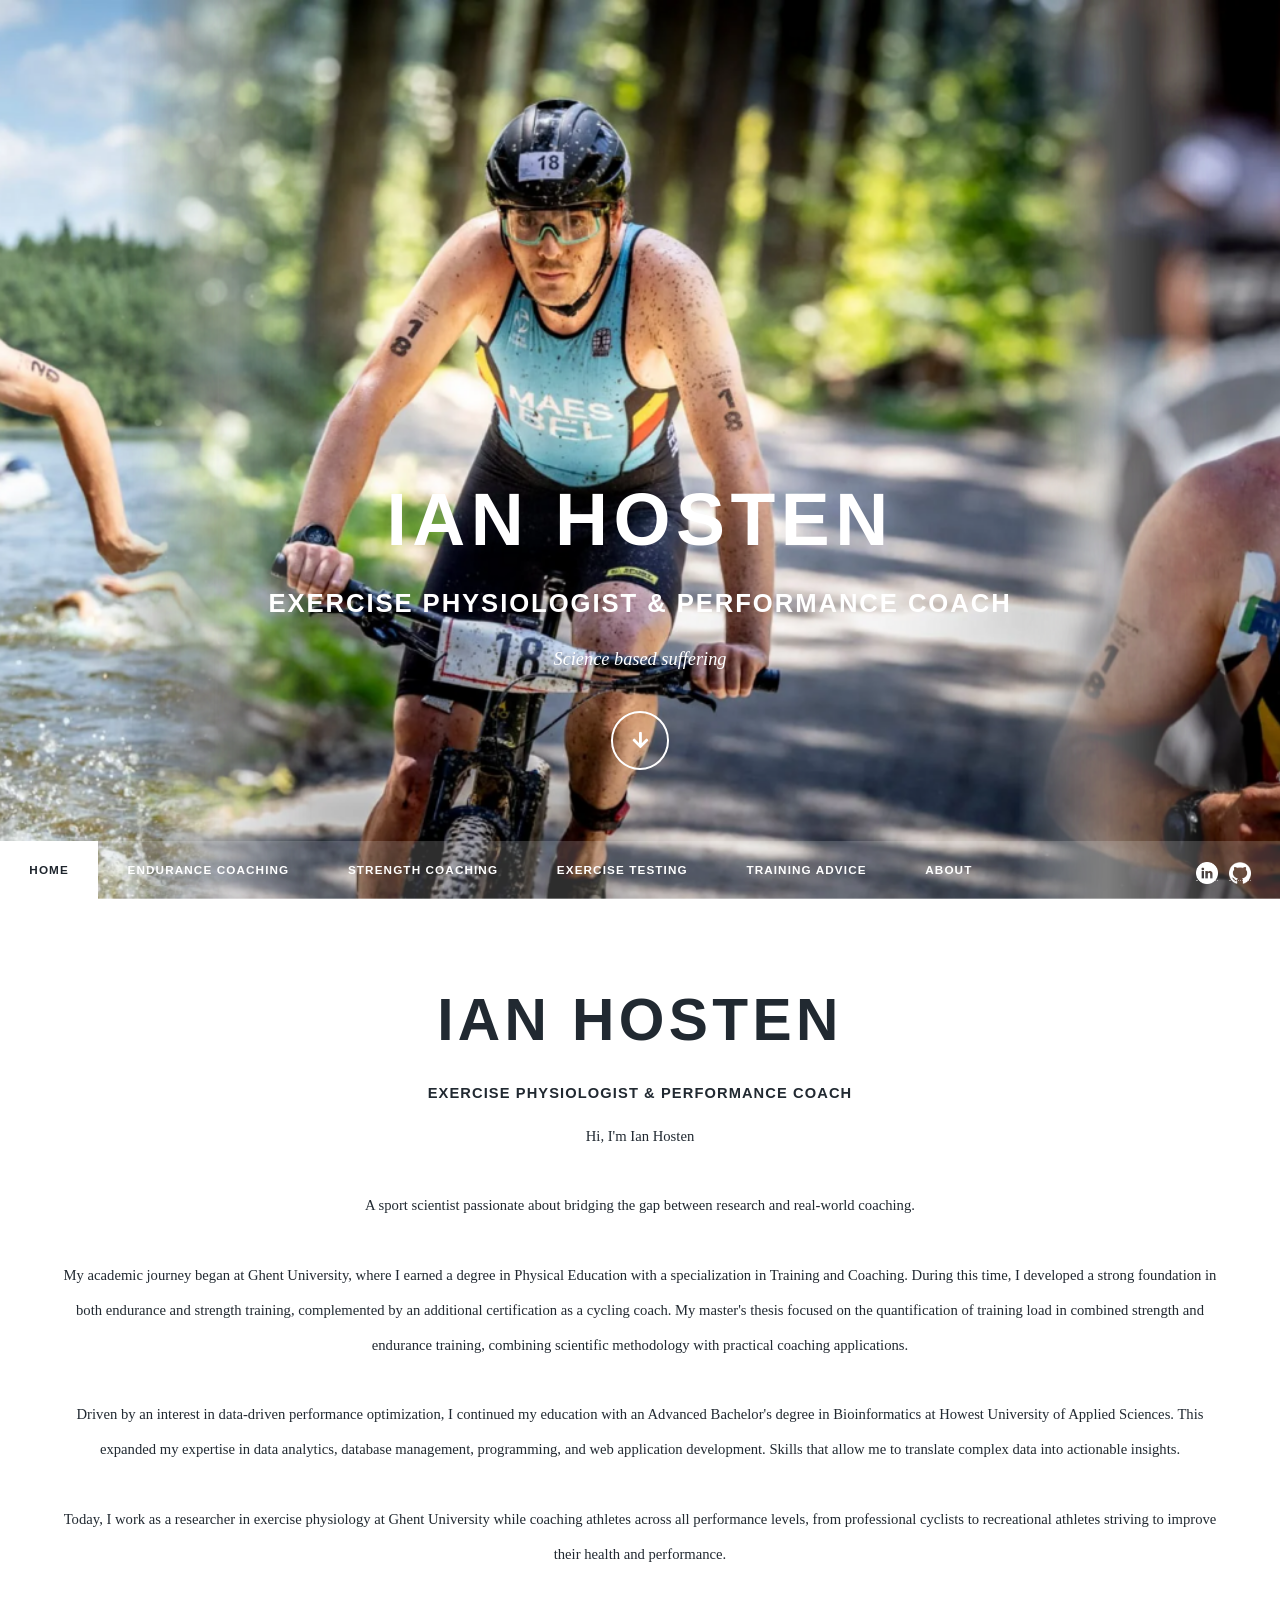
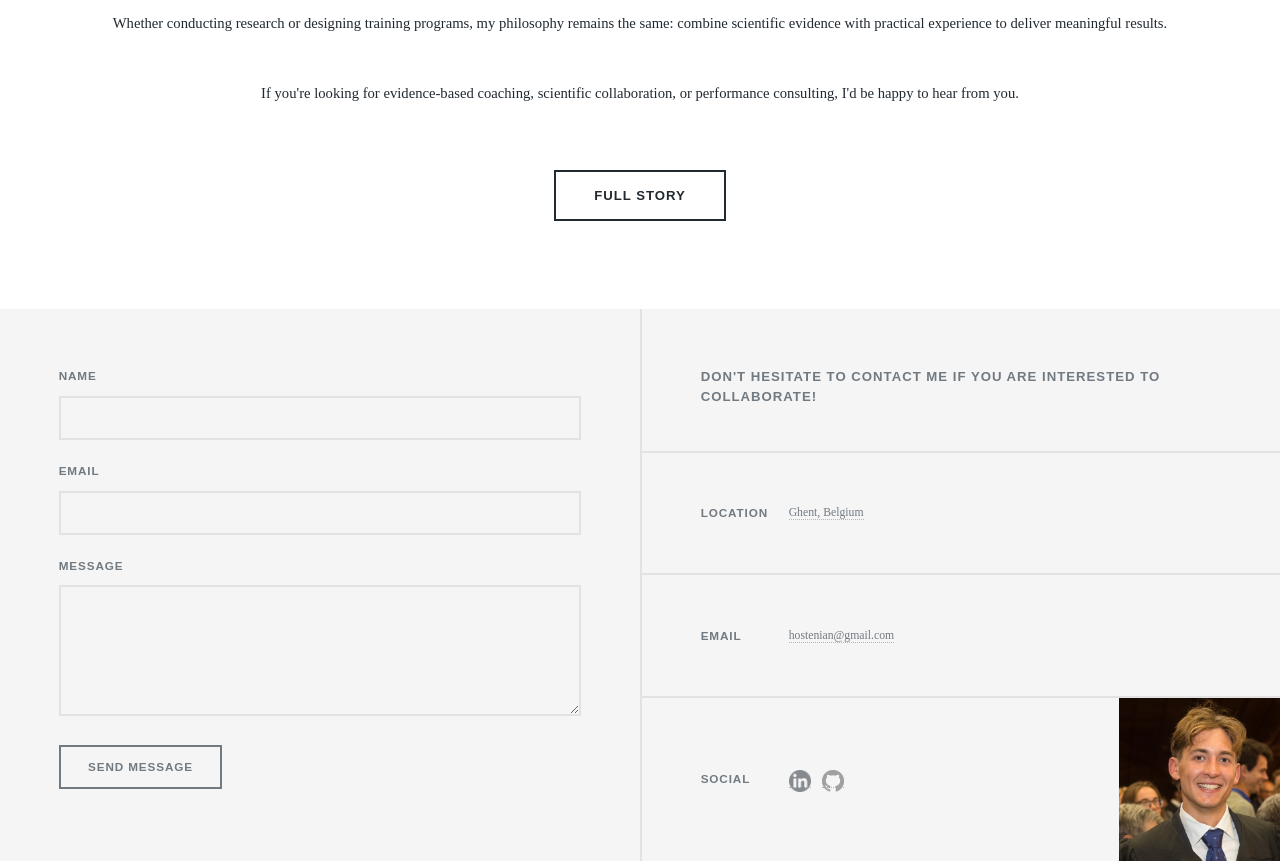
==== commit 7b52708c: "improved index page welcome text" ====
--- a/index.html
+++ b/index.html
@@ -6,7 +6,7 @@
 -->
 <html lang="en">
 	<head>
-        <title>Ian Hosten Coaching | Sport Scientist & Coach</title>
+        <title>Ian Hosten | Sport Scientist & Coach</title>
         <meta charset="utf-8" />
 		<meta name="viewport" content="width=device-width, initial-scale=1, user-scalable=no" />
         <meta name="description" content="Ian Hosten is a sport scientist and coach helping endurance and strength athletes with science-based training and performance support." />
@@ -16,7 +16,7 @@
         <link rel="canonical" href="https://ianhosten.com/" />
 
 
-        <link rel="icon" type="image/png" href="/images/favicon.png">
+        <link rel="icon" type="image/x-icon" href="/favicon.ico">
         <!-- <link rel="icon" href="/favicon.ico" sizes="any">-->
         <!-- <link rel="icon" type="image/png" href="/images/favicon.png" sizes="32x32">-->
         <!-- <link rel="apple-touch-icon" href="/images/favicon.png">		-->
@@ -109,24 +109,26 @@
                                         <div id="about_text">
                                             Hi, I'm Ian Hosten <br><br>
 
-                                            A sport researcher who is passionate about bridging the gap between science and coaching.<br><br>
+                                            A sport scientist passionate about bridging the gap between research and real-world coaching.<br><br>
 
-                                            I studied physical education at Ghent University where I specialized in training and coaching.        
-                                            During these 5 years I deepened myself into both endurance and strength training.
-                                            I expanded my knowledge about endurance training by getting an additional degree as cycling trainer.
-                                            During my master's thesis I focused on the quantification of training load in strength training.<br><br>
+                                            My academic journey began at Ghent University, where I earned a degree in Physical Education with a specialization in Training and Coaching. 
+                                            During this time, I developed a strong foundation in both endurance and strength training, complemented by an additional certification as a cycling coach. 
+                                            My master's thesis focused on the quantification of training load in combined strength and endurance training, combining scientific methodology with practical coaching applications.<br><br>
 
-                                            After I completed my years at Ghent University I followed an additional education at Howest University of Applied Sciences.
-                                            By following the Advanced bachelor of bioinformatics I increased my skills in data analytics, data base management and the development of web applications.<br><br>
+                                            Driven by an interest in data-driven performance optimization, I continued my education with an Advanced Bachelor's degree in Bioinformatics at Howest University of Applied Sciences. 
+                                            This expanded my expertise in data analytics, database management, programming, and web application development.
+                                            Skills that allow me to translate complex data into actionable insights.<br><br>
 
-                                            Currently, I am active as researcher at Ghent University, in the field of exercise physiology.<br>
-                                            Additionally, I am active as a strength and endurance trainer, coaching a wide range of athletes,
-                                            from professional cyclists to regular people who simply want to improve their health.<br><br>
+                                            Today, I work as a researcher in exercise physiology at Ghent University 
+                                            while coaching athletes across all performance levels, 
+                                            from professional cyclists to recreational athletes striving to improve their health and performance.<br><br>
 
-                                            I deeply believe in a science-based approach to training.<br><br>
+                                            Whether conducting research or designing training programs, 
+                                            my philosophy remains the same: combine scientific evidence with practical experience to deliver meaningful results.<br><br>
 
-                                            If you are looking for a coach or want to collaborate, 
-                                            feel free to drop me a message!         
+                                            If you're looking for evidence-based coaching, 
+                                            scientific collaboration, or performance consulting, 
+                                            I'd be happy to hear from you.         
                                         </div>
                                     </div>
 								</header>
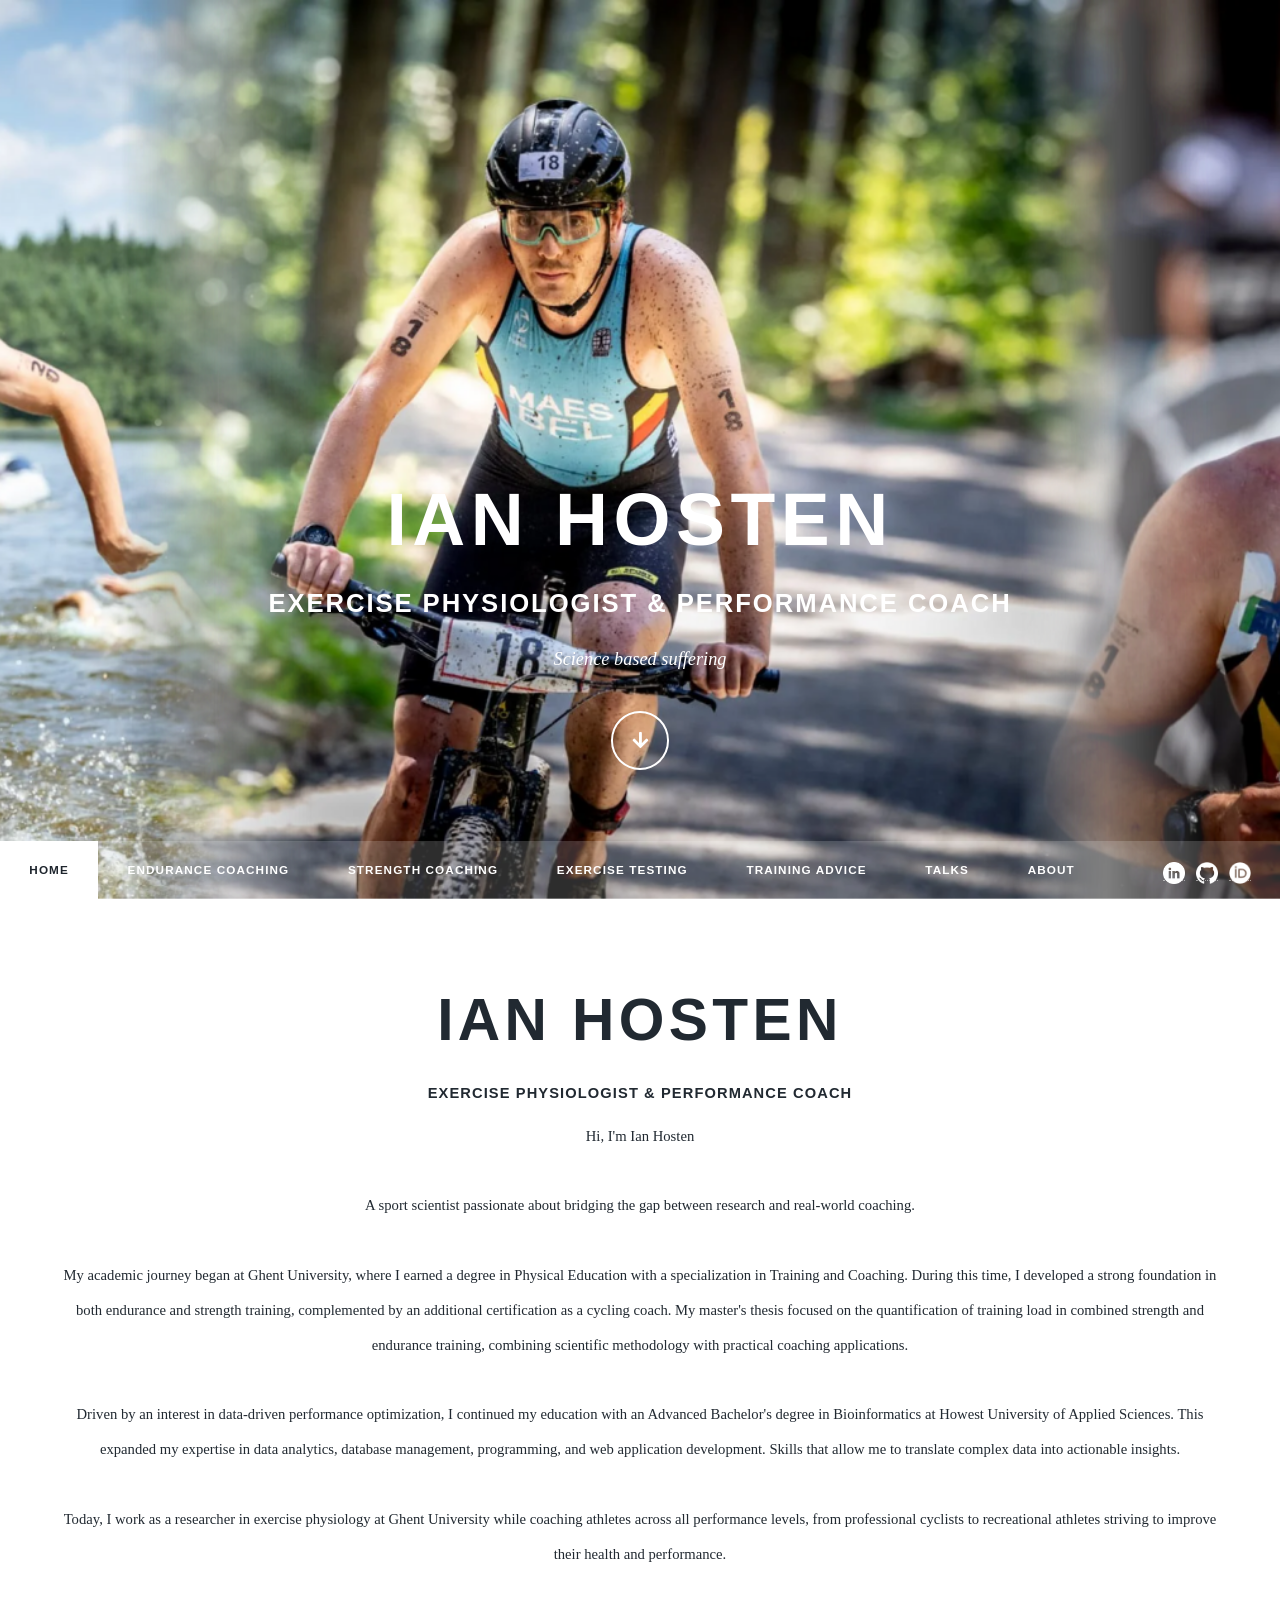
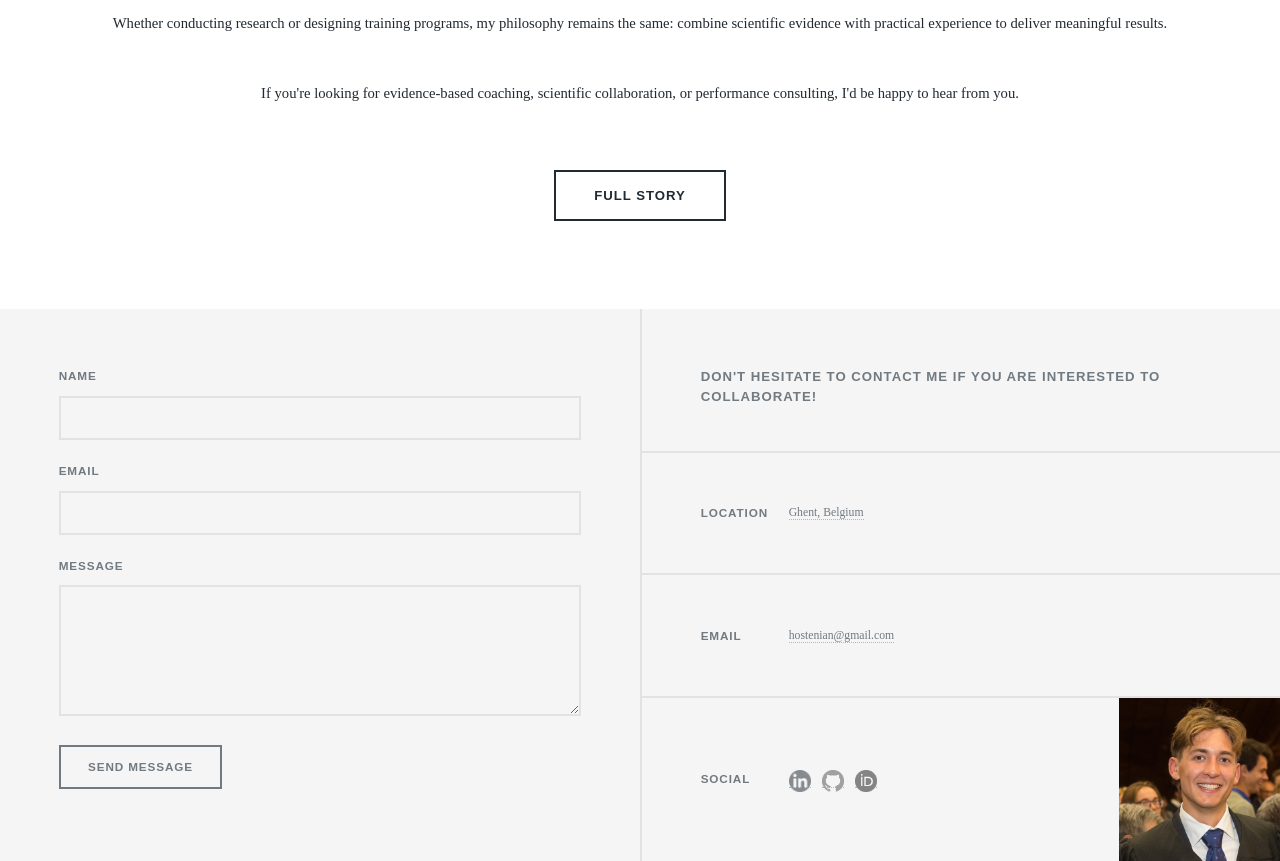
==== commit bd2346f1: "add a place to download lctures" ====
--- a/index.html
+++ b/index.html
@@ -72,7 +72,7 @@
             }
         </style>
 	</head>
-	<body class="is-preload">
+	<body class="is-preload home">
 
 		<!-- Wrapper -->
 			<div id="wrapper" class="fade-in">
--- a/assets/css/main.css
+++ b/assets/css/main.css
@@ -8,17 +8,21 @@
 }
 
 body {
-background-image:url(../../images/maes1.png);
-background-size:cover;
-background-position:center;
-background-attachment:fixed;
+  background:  #1e252d;
+}
+
+body.home {
+  background-image: url(../../images/maes1.png);
+  background-size: cover;
+  background-position: center;
+  background-attachment: fixed;
 }
 
 
 
 @media screen and (max-width: 480px) {
-body {
-background-attachment:scroll;
+body.home {
+  background-attachment: scroll;
 }
 
 body, input, select, textarea {
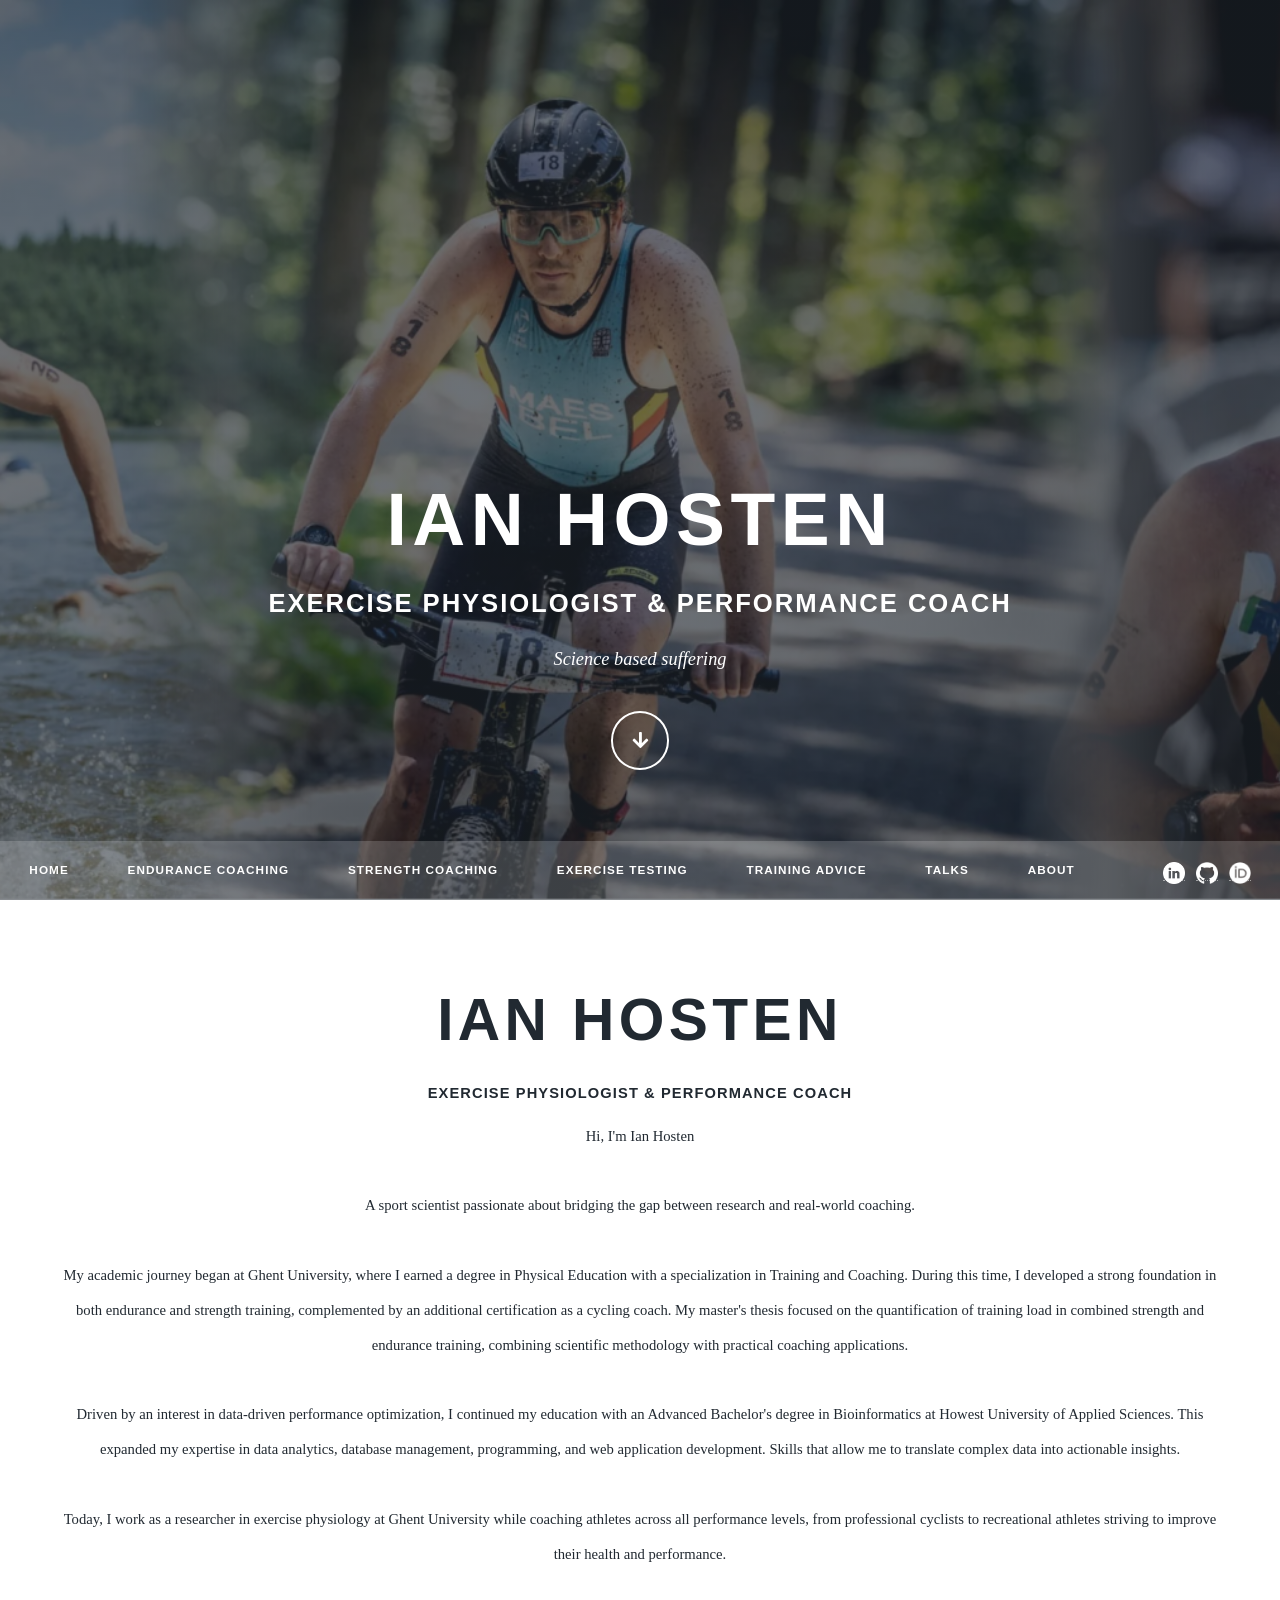
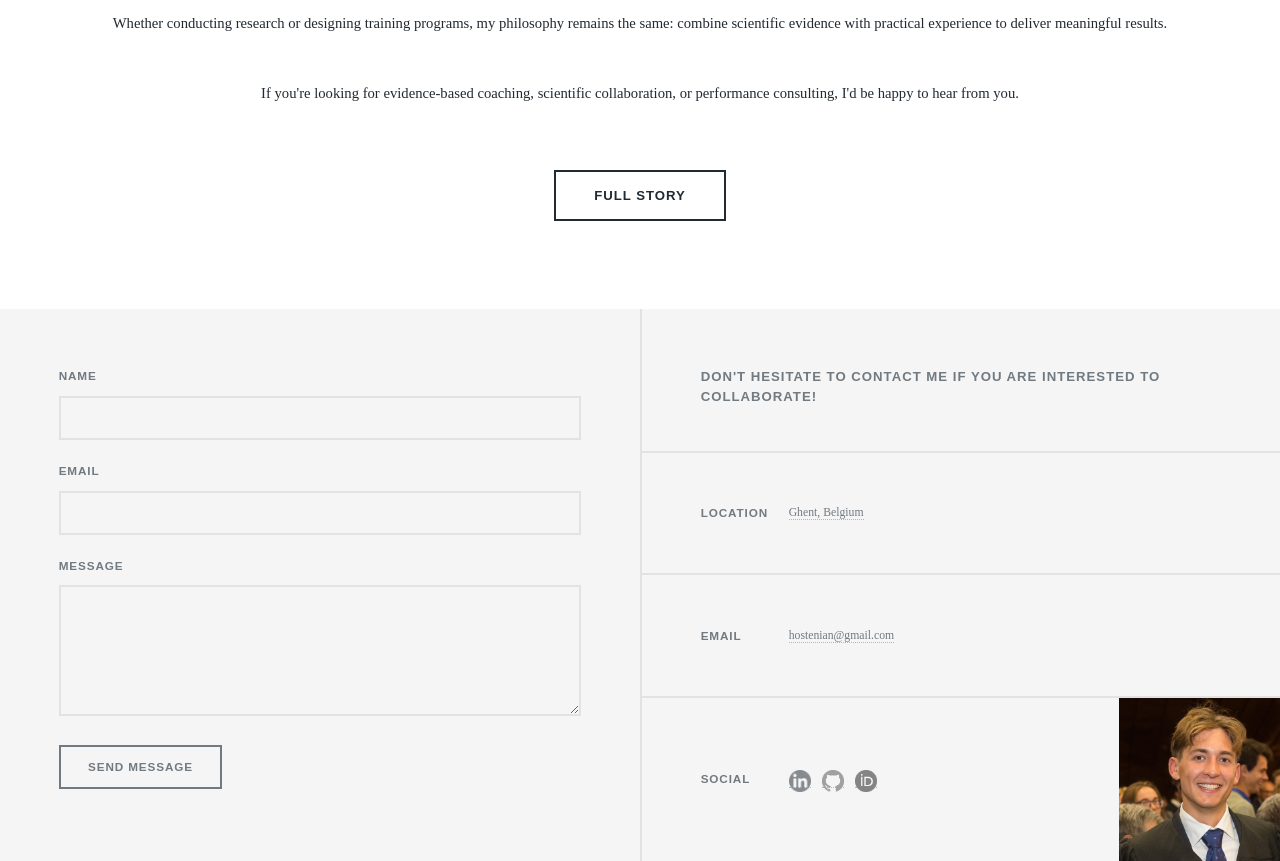
==== commit d1243f72: "optimized for google search" ====
--- a/index.html
+++ b/index.html
@@ -47,7 +47,7 @@
             "Heat training",
             "Athlete monitoring",
             "Sports science",
-            "Doping",
+            "Doping"
             ]
             }
         </script>
@@ -89,7 +89,7 @@
 
 				<!-- Header -->
                 <header id="header">
-                    <a href="index.html" class="logo">Ian Hosten Coaching</a>
+                    <a href="/" class="logo">Ian Hosten Coaching</a>
                 </header>
 
 				<!-- Nav -->
--- a/assets/css/main.css
+++ b/assets/css/main.css
@@ -12,7 +12,9 @@
 }
 
 body.home {
-  background-image: url(../../images/maes1.png);
+  background-image:
+    linear-gradient(rgba(30,37,45,0.65), rgba(30,37,45,0.65)),
+    url(../../images/maes1.png);
   background-size: cover;
   background-position: center;
   background-attachment: fixed;
